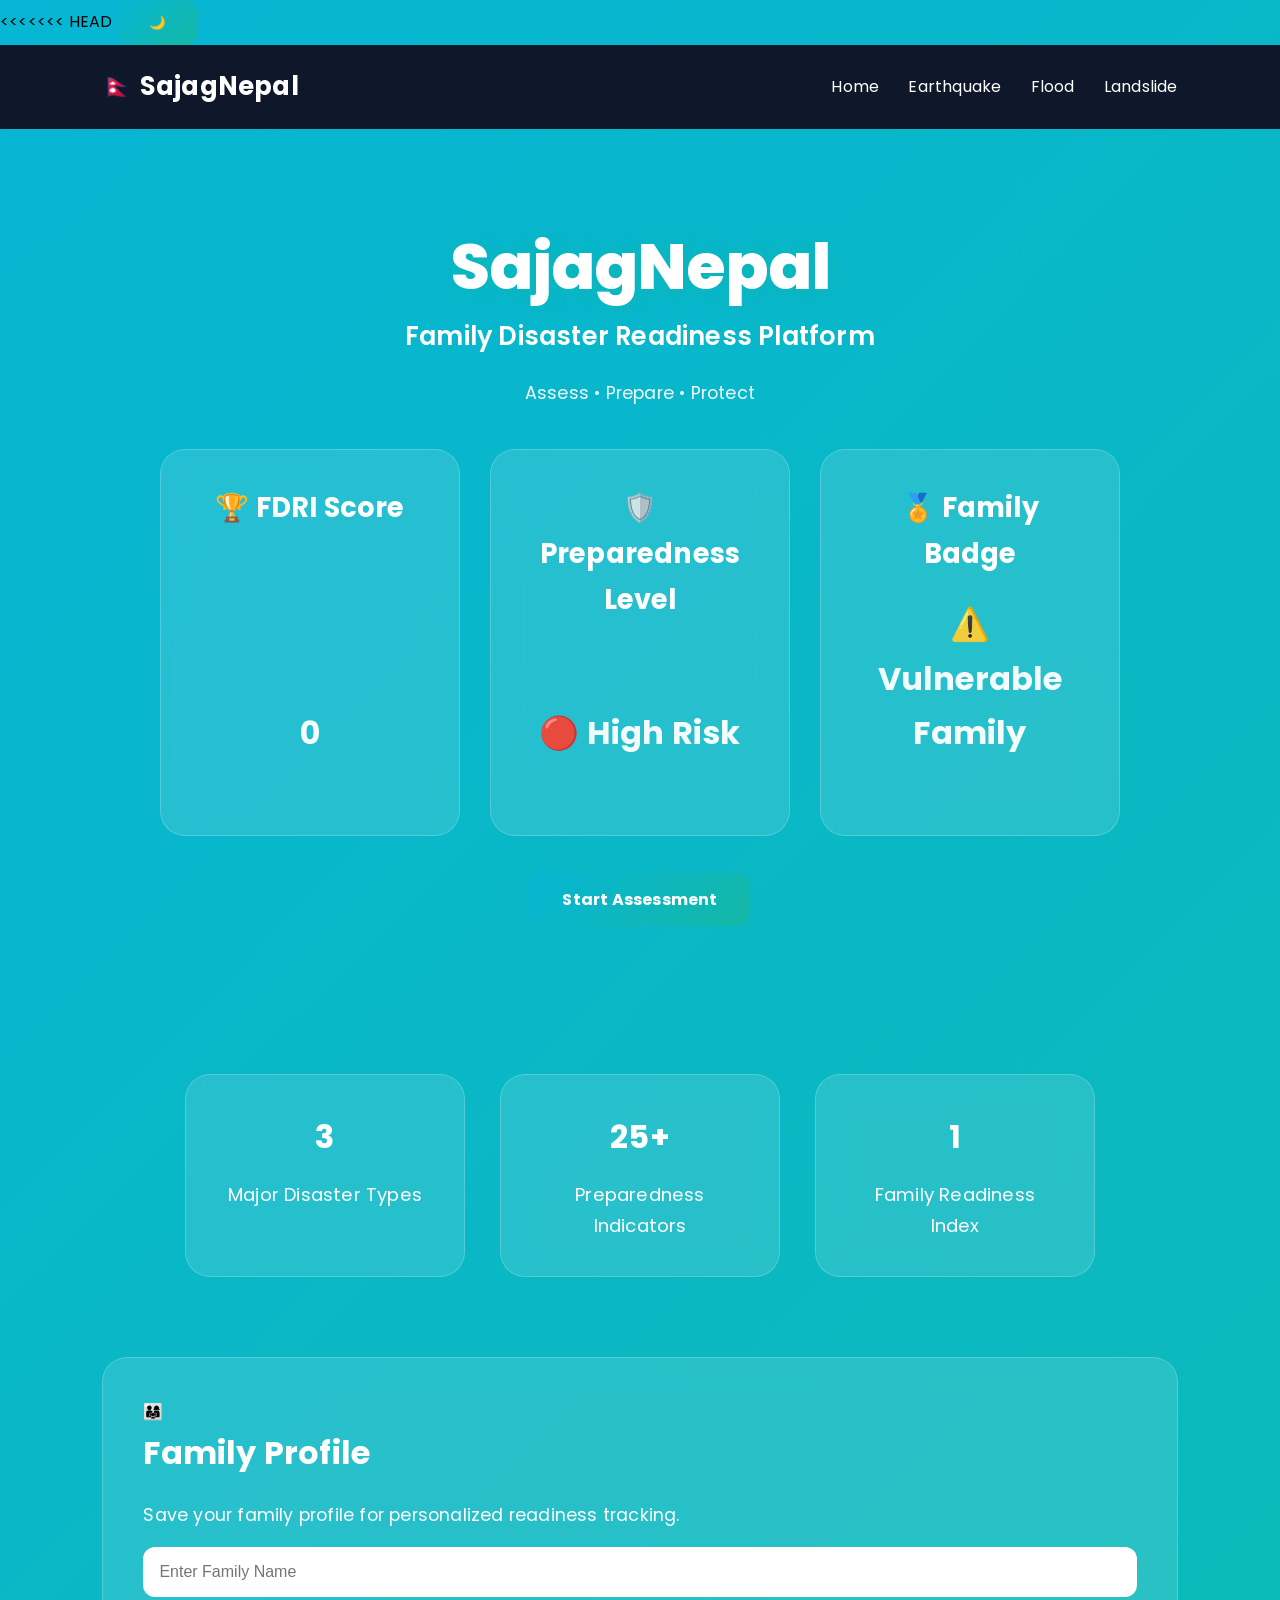
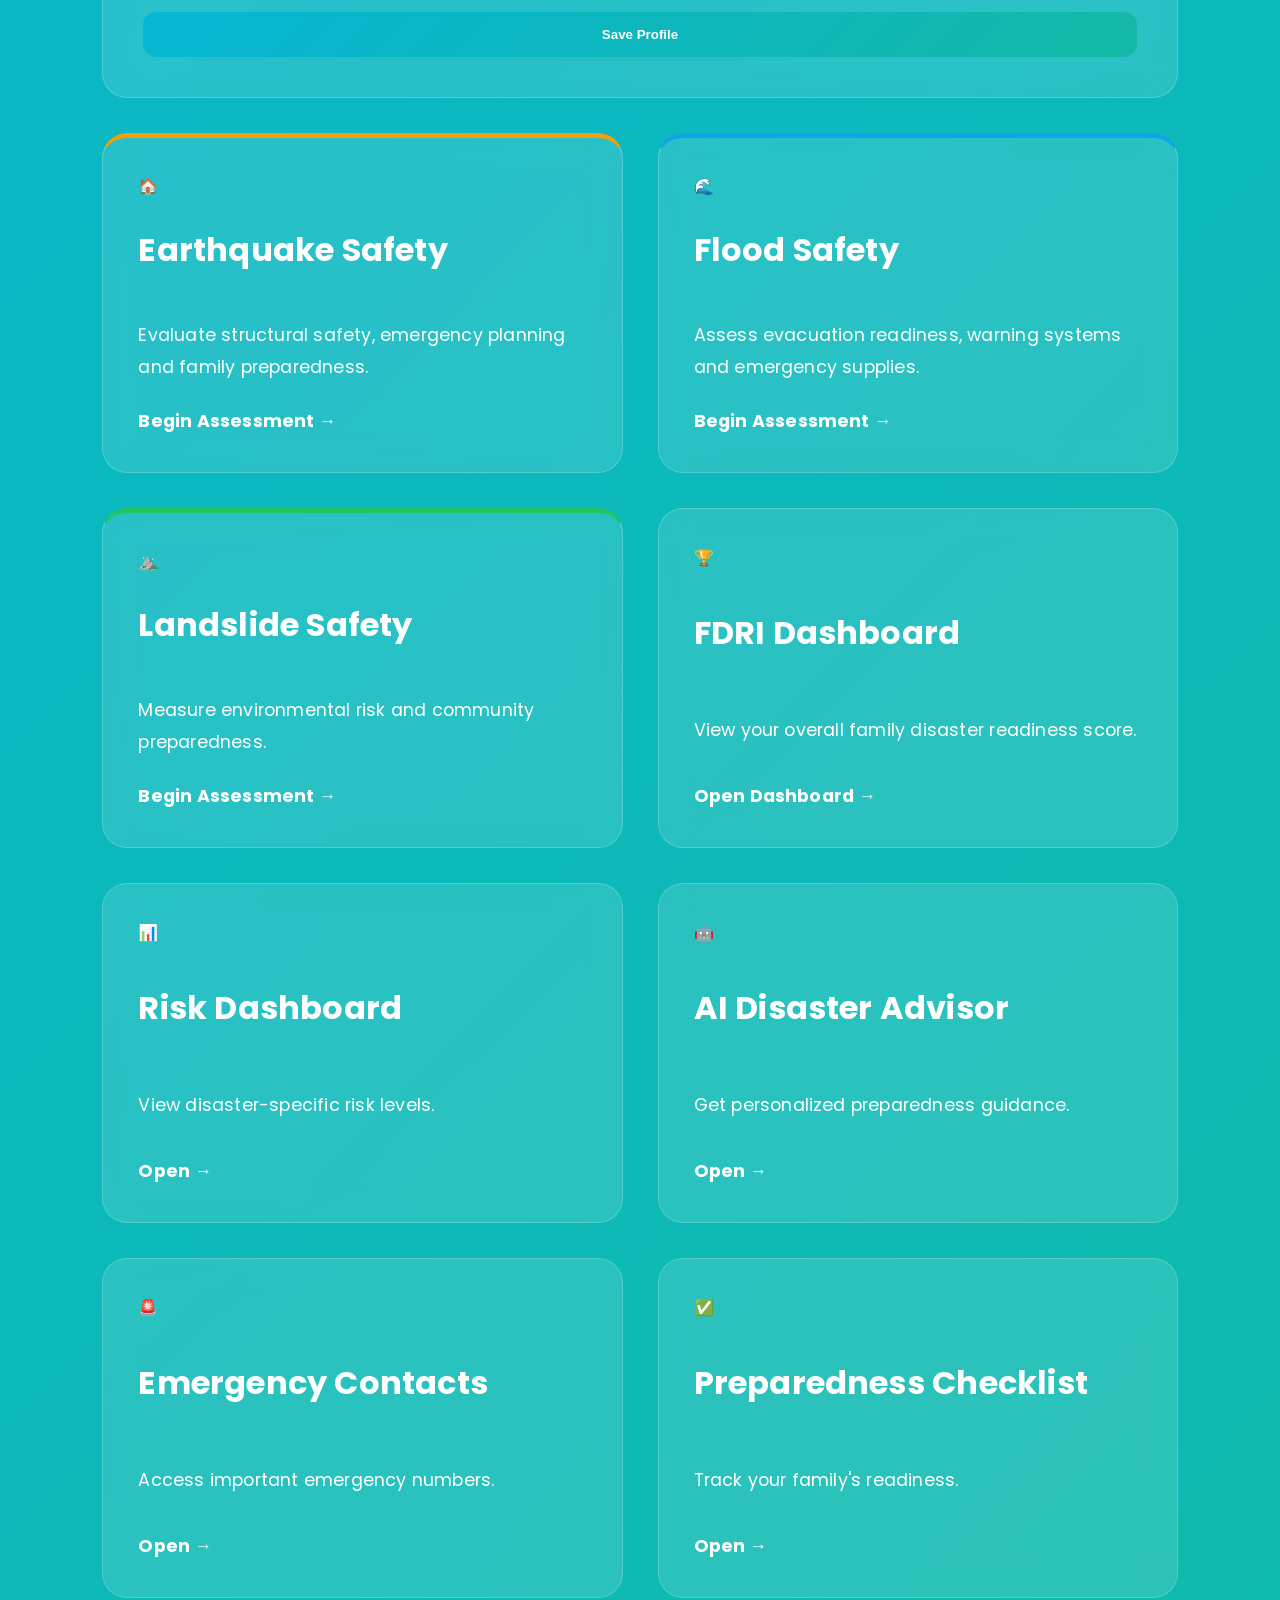
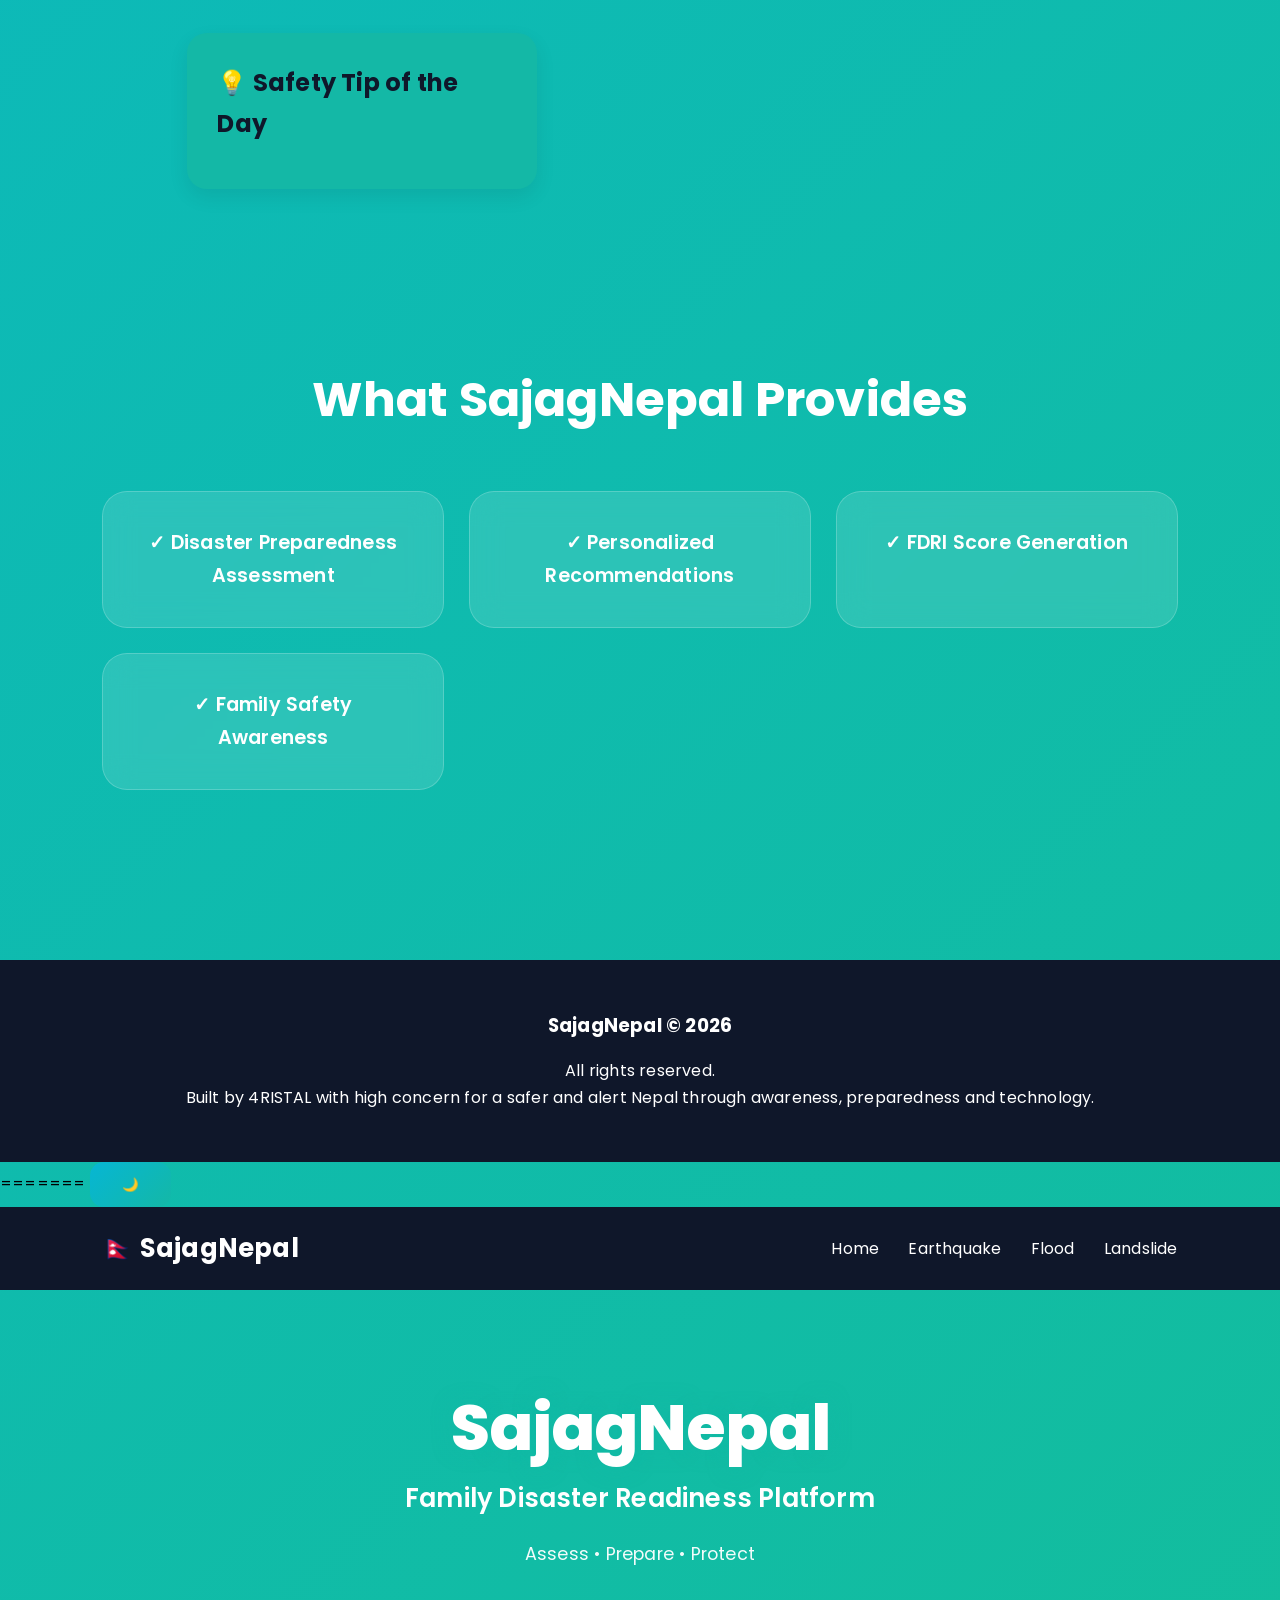
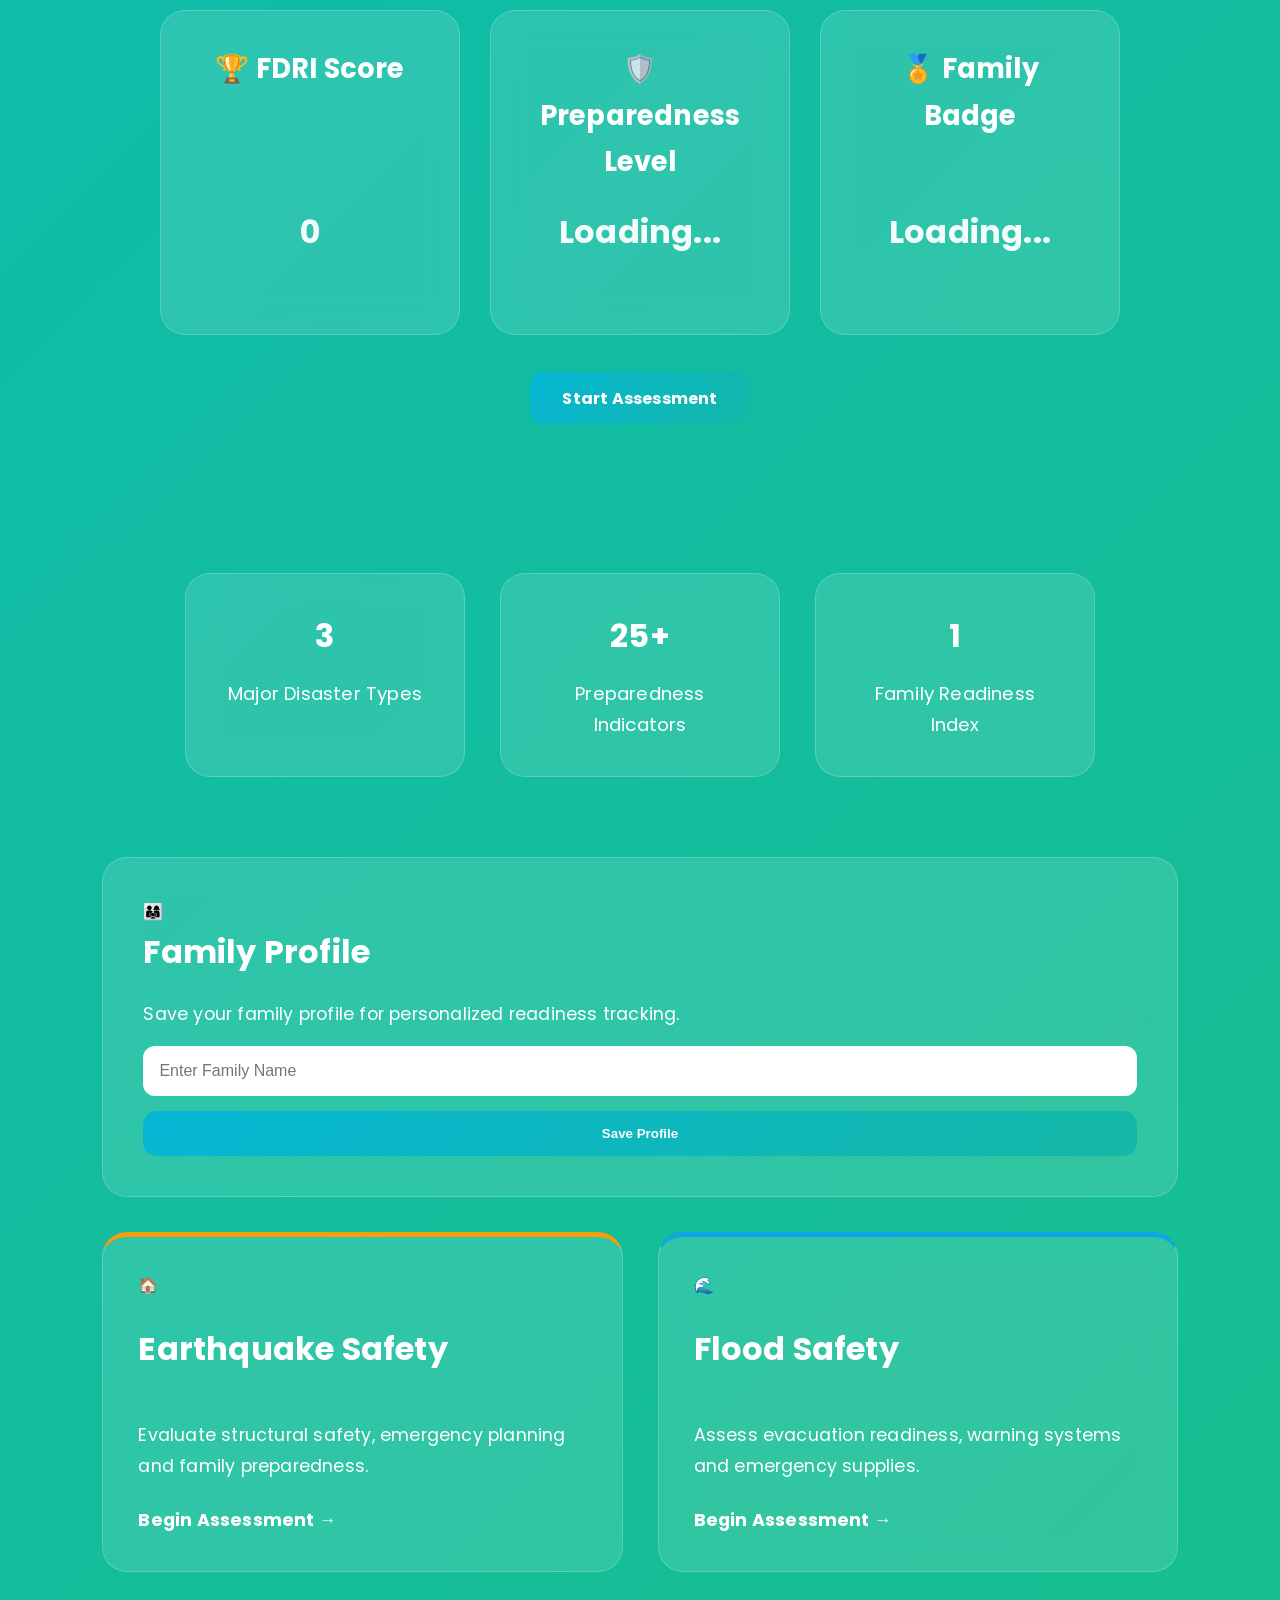
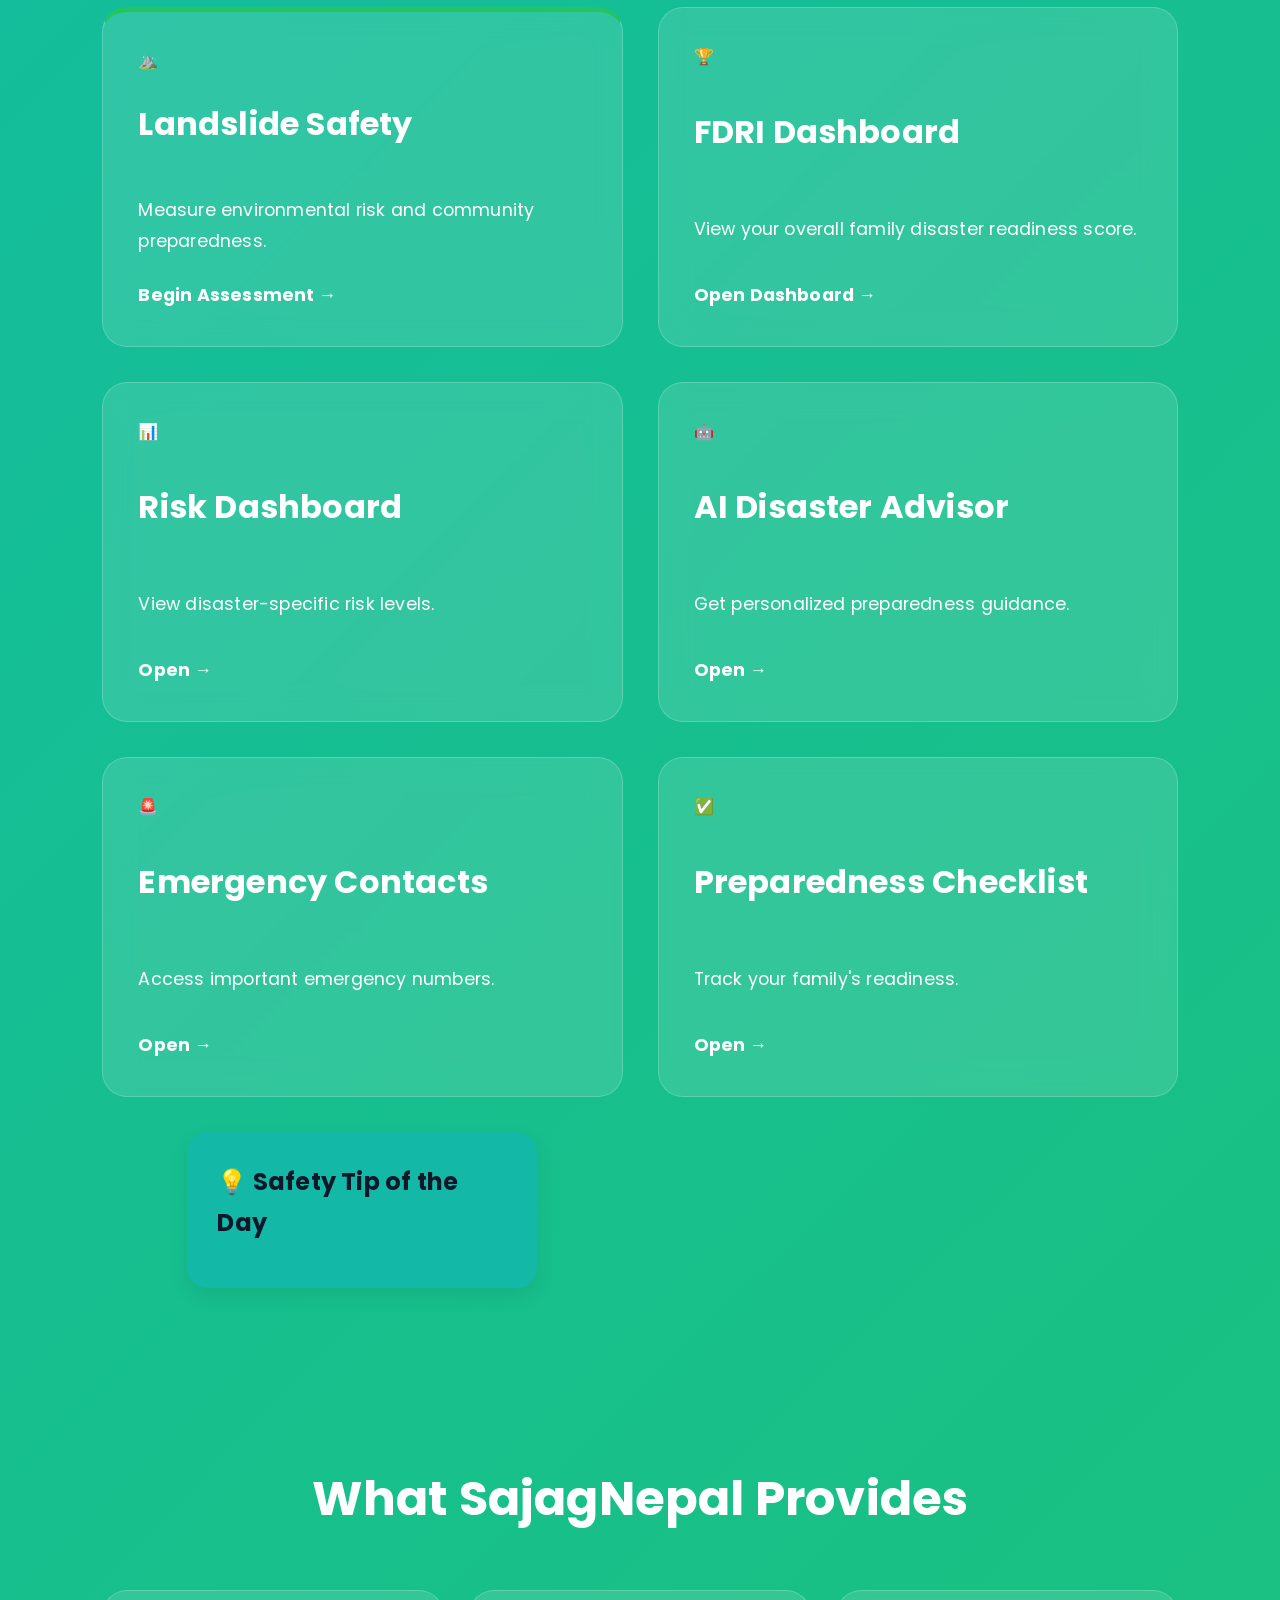
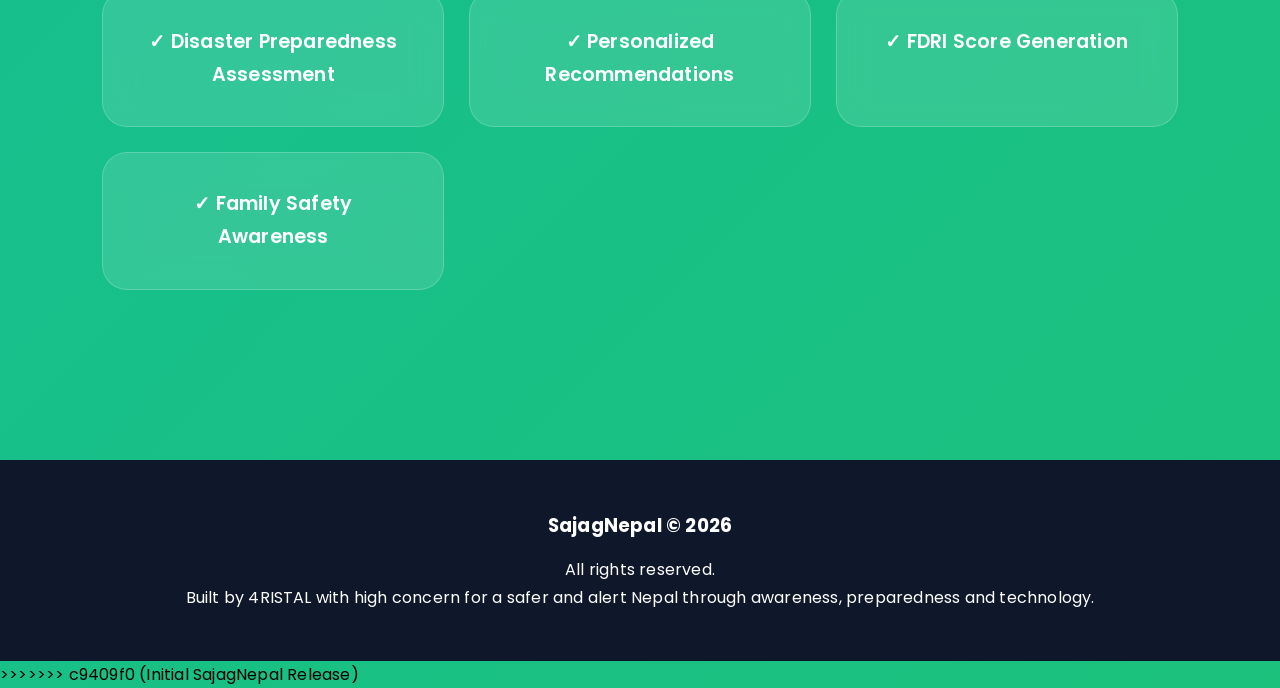
==== index.html @ 8d6807a6 "Resolve merge conflict" ====
<<<<<<< HEAD
<!DOCTYPE html>
<html lang="en">
<head>
    <meta charset="UTF-8">
    <meta name="viewport" content="width=device-width, initial-scale=1.0">

    <title>SajagNepal | Family Disaster Readiness Platform</title>

    <link rel="stylesheet" href="style.css">

    <link rel="preconnect" href="https://fonts.googleapis.com">
    <link rel="preconnect" href="https://fonts.gstatic.com" crossorigin>

    <link href="https://fonts.googleapis.com/css2?family=Poppins:wght@300;400;500;600;700;800&display=swap" rel="stylesheet">
</head>
<body>

              <div class="floating-icons">

                      <span>🛡️</span>
                      <span>🌊</span>
                      <span>⛰️</span>
                      <span>🏠</span>
                      <span>🚨</span>

                </div>

    <!-- NAVBAR -->

    <button id="themeToggle">
               🌙
                </button>
                
    <header class="navbar">

        <div class="logo">
            🇳🇵 SajagNepal
        </div>

        <nav>
            <a href="index.html">Home</a>
            <a href="earthquake.html">Earthquake</a>
            <a href="flood.html">Flood</a>
            <a href="landslide.html">Landslide</a>
        </nav>

    </header>


    <!-- HERO -->
<section class="hero">

<div class="hero-content">

<h1>SajagNepal</h1>

<h2>
Family Disaster Readiness Platform
</h2>

<h3 id="welcomeMessage"></h3>

<p>
Assess • Prepare • Protect
</p>

<h3 id="welcomeMessage"></h3>

<div class="hero-dashboard">

<div class="dashboard-box">

<h3>🏆 FDRI Score</h3>

<p id="homeFdriScore">0</p>

</div>

<div class="dashboard-box">

<h3>🛡️ Preparedness Level</h3>

<p id="homeFdriCategory">Loading...</p>

</div>

<div class="dashboard-box">

<h3>🏅 Family Badge</h3>

<p id="familyBadge">Loading...</p>

</div>

</div>

<a href="#assessmentSection" class="hero-btn">
Start Assessment
</a>

</div>

</section>


    <!-- STATS -->

    <section class="stats">

        <div class="stat-card">
            <h2>3</h2>
            <p>Major Disaster Types</p>
        </div>

        <div class="stat-card">
            <h2>25+</h2>
            <p>Preparedness Indicators</p>
        </div>

        <div class="stat-card">
            <h2>1</h2>
            <p>Family Readiness Index</p>
        </div>

    </section>


    <!-- DISASTER CARDS -->

    <section class="cards" id="assessmentSection">



        <div class="card earthquake-card">

            <div class="emoji">🏠</div>

            <h2>Earthquake Safety</h2>

            <p>
                Evaluate structural safety, emergency planning
                and family preparedness.
            </p>

            <a href="earthquake.html">
                Begin Assessment →
            </a>

        </div>


        <div class="card flood-card">

            <div class="emoji">🌊</div>

            <h2>Flood Safety</h2>

            <p>
                Assess evacuation readiness, warning systems
                and emergency supplies.
            </p>

            <a href="flood.html">
                Begin Assessment →
            </a>

        </div>


        <div class="card landslide-card">

            <div class="emoji">⛰️</div>

            <h2>Landslide Safety</h2>

            <p>
                Measure environmental risk and community
                preparedness.
            </p>

            <a href="landslide.html">
                Begin Assessment →
            </a>

        </div>

            <div class="card">

         <div class="emoji">🏆</div>

         <h2>FDRI Dashboard</h2>

         <p>View your overall family disaster readiness score.</p>

         <a href="fdri.html">Open Dashboard →</a>

        </div>

        <div class="card">

              <div class="emoji">📊</div>

                   <h2>Risk Dashboard</h2>

              <p>
                    View disaster-specific risk levels.
              </p>

                    <a href="risk.html">
                                Open →
                    </a>

                </div>
             


        <div class="card">

       <div class="emoji">🤖</div>

       <h2>AI Disaster Advisor</h2>
       <p>Get personalized preparedness guidance.</p>

       <a href="advisor.html">Open →</a>

       </div>


       <div class="card">

       <div class="emoji">🚨</div>

        <h2>Emergency Contacts</h2>
        <p>Access important emergency numbers.</p>

        <a href="emergency.html">Open →</a>

        </div>

        <div class="card">

        <div class="emoji">✅</div>

        <h2>Preparedness Checklist</h2>
        <p>Track your family's readiness.</p>

        <a href="checklist.html">Open →</a>

        </div>

        <div class="card profile-card">

    <div class="emoji">👨‍👩‍👧</div>

    <h2>Family Profile</h2>

    <p>
        Save your family profile for personalized readiness tracking.
    </p>

    <input
    type="text"
    id="familyNameInput"
    placeholder="Enter Family Name">

    <button onclick="saveFamilyName()">
        Save Profile
    </button>

</div>

        <div class="tip-card"> 

        <h2>💡 Safety Tip of the Day</h2>

        <p id="tip"></p>

        </div>
    </section>     

      
                


    <!-- FEATURES -->

    <section class="features">

        <h2>What SajagNepal Provides</h2>

        <div class="feature-grid">

            <div class="feature-box">
                ✓ Disaster Preparedness Assessment
            </div>

            <div class="feature-box">
                ✓ Personalized Recommendations
            </div>

            <div class="feature-box">
                ✓ FDRI Score Generation
            </div>

            <div class="feature-box">
                ✓ Family Safety Awareness
            </div>

        </div>

    </section>


    <!-- FOOTER -->

    <footer>

        <h3> SajagNepal © 2026</h3>

        <p> 
            All rights reserved.
        </p>

        <p>
            Built by 4RISTAL with high concern for a safer and alert Nepal through awareness,
            preparedness and technology.
        </p>

    </footer>
     <script src="script.js"></script>

=======
<!DOCTYPE html>
<html lang="en">
<head>
    <meta charset="UTF-8">
    <meta name="viewport" content="width=device-width, initial-scale=1.0">

    <title>SajagNepal | Family Disaster Readiness Platform</title>

    <link rel="stylesheet" href="style.css">

    <link rel="preconnect" href="https://fonts.googleapis.com">
    <link rel="preconnect" href="https://fonts.gstatic.com" crossorigin>

    <link href="https://fonts.googleapis.com/css2?family=Poppins:wght@300;400;500;600;700;800&display=swap" rel="stylesheet">
</head>
<body>

              <div class="floating-icons">

                      <span>🛡️</span>
                      <span>🌊</span>
                      <span>⛰️</span>
                      <span>🏠</span>
                      <span>🚨</span>

                </div>

    <!-- NAVBAR -->

    <button id="themeToggle">
               🌙
                </button>
                
    <header class="navbar">

        <div class="logo">
            🇳🇵 SajagNepal
        </div>

        <nav>
            <a href="index.html">Home</a>
            <a href="earthquake.html">Earthquake</a>
            <a href="flood.html">Flood</a>
            <a href="landslide.html">Landslide</a>
        </nav>

    </header>


    <!-- HERO -->
<section class="hero">

<div class="hero-content">

<h1>SajagNepal</h1>

<h2>
Family Disaster Readiness Platform
</h2>

<h3 id="welcomeMessage"></h3>

<p>
Assess • Prepare • Protect
</p>

<h3 id="welcomeMessage"></h3>

<div class="hero-dashboard">

<div class="dashboard-box">

<h3>🏆 FDRI Score</h3>

<p id="homeFdriScore">0</p>

</div>

<div class="dashboard-box">

<h3>🛡️ Preparedness Level</h3>

<p id="homeFdriCategory">Loading...</p>

</div>

<div class="dashboard-box">

<h3>🏅 Family Badge</h3>

<p id="familyBadge">Loading...</p>

</div>

</div>

<a href="#assessmentSection" class="hero-btn">
Start Assessment
</a>

</div>

</section>


    <!-- STATS -->

    <section class="stats">

        <div class="stat-card">
            <h2>3</h2>
            <p>Major Disaster Types</p>
        </div>

        <div class="stat-card">
            <h2>25+</h2>
            <p>Preparedness Indicators</p>
        </div>

        <div class="stat-card">
            <h2>1</h2>
            <p>Family Readiness Index</p>
        </div>

    </section>


    <!-- DISASTER CARDS -->

    <section class="cards" id="assessmentSection">



        <div class="card earthquake-card">

            <div class="emoji">🏠</div>

            <h2>Earthquake Safety</h2>

            <p>
                Evaluate structural safety, emergency planning
                and family preparedness.
            </p>

            <a href="earthquake.html">
                Begin Assessment →
            </a>

        </div>


        <div class="card flood-card">

            <div class="emoji">🌊</div>

            <h2>Flood Safety</h2>

            <p>
                Assess evacuation readiness, warning systems
                and emergency supplies.
            </p>

            <a href="flood.html">
                Begin Assessment →
            </a>

        </div>


        <div class="card landslide-card">

            <div class="emoji">⛰️</div>

            <h2>Landslide Safety</h2>

            <p>
                Measure environmental risk and community
                preparedness.
            </p>

            <a href="landslide.html">
                Begin Assessment →
            </a>

        </div>

            <div class="card">

         <div class="emoji">🏆</div>

         <h2>FDRI Dashboard</h2>

         <p>View your overall family disaster readiness score.</p>

         <a href="fdri.html">Open Dashboard →</a>

        </div>

        <div class="card">

              <div class="emoji">📊</div>

                   <h2>Risk Dashboard</h2>

              <p>
                    View disaster-specific risk levels.
              </p>

                    <a href="risk.html">
                                Open →
                    </a>

                </div>
             


        <div class="card">

       <div class="emoji">🤖</div>

       <h2>AI Disaster Advisor</h2>
       <p>Get personalized preparedness guidance.</p>

       <a href="advisor.html">Open →</a>

       </div>


       <div class="card">

       <div class="emoji">🚨</div>

        <h2>Emergency Contacts</h2>
        <p>Access important emergency numbers.</p>

        <a href="emergency.html">Open →</a>

        </div>

        <div class="card">

        <div class="emoji">✅</div>

        <h2>Preparedness Checklist</h2>
        <p>Track your family's readiness.</p>

        <a href="checklist.html">Open →</a>

        </div>

        <div class="card profile-card">

    <div class="emoji">👨‍👩‍👧</div>

    <h2>Family Profile</h2>

    <p>
        Save your family profile for personalized readiness tracking.
    </p>

    <input
    type="text"
    id="familyNameInput"
    placeholder="Enter Family Name">

    <button onclick="saveFamilyName()">
        Save Profile
    </button>

</div>

        <div class="tip-card"> 

        <h2>💡 Safety Tip of the Day</h2>

        <p id="tip"></p>

        </div>
    </section>     

      
                


    <!-- FEATURES -->

    <section class="features">

        <h2>What SajagNepal Provides</h2>

        <div class="feature-grid">

            <div class="feature-box">
                ✓ Disaster Preparedness Assessment
            </div>

            <div class="feature-box">
                ✓ Personalized Recommendations
            </div>

            <div class="feature-box">
                ✓ FDRI Score Generation
            </div>

            <div class="feature-box">
                ✓ Family Safety Awareness
            </div>

        </div>

    </section>


    <!-- FOOTER -->

    <footer>

        <h3> SajagNepal © 2026</h3>

        <p> 
            All rights reserved.
        </p>

        <p>
            Built by 4RISTAL with high concern for a safer and alert Nepal through awareness,
            preparedness and technology.
        </p>

    </footer>
     <script src="script.js"></script>

>>>>>>> c9409f0 (Initial SajagNepal Release)
</body>
---- style.css ----
*{
    margin:0;
    padding:0;
    box-sizing:border-box;
}
body{

font-family:'Poppins',sans-serif;

letter-spacing:0.2px;

line-height:1.7;


background:
linear-gradient(
-45deg,
#0ea5e9,
#14b8a6,
#22c55e,
#06b6d4
);

background-size:
400% 400%;

animation:
gradientBG 15s ease infinite;

}

h1{

font-weight:800;

letter-spacing:-1px;

}

.hero h1{

text-shadow:
0 0 20px rgba(20,184,166,.5);

}



@keyframes gradientMove{

0%{
background-position:0% 50%;
}

50%{
background-position:100% 50%;
}

100%{
background-position:0% 50%;
}

}

@keyframes float{

0%{

transform:
translateY(100vh);

}

100%{

transform:
translateY(-150px);

}

}

@keyframes gradientBG{

0%{

background-position:0% 50%;

}

50%{

background-position:100% 50%;

}

100%{

background-position:0% 50%;

}

}

.dark-mode{

background:#0f172a;

color:white;

}

.dark-mode .card,
.dark-mode .main-card,
.dark-mode .summary-card,
.dark-mode .recommendation-card{

background:#1e293b;

color:white;

}

.floating-icons{

position:fixed;

width:100%;

height:100%;

pointer-events:none;

overflow:hidden;

z-index:-1;

}

.floating-icons span{

position:absolute;

font-size:40px;

opacity:0.08;

animation:
float 20s linear infinite;

}

.floating-icons span:nth-child(1){

left:10%;
animation-duration:22s;

}

.floating-icons span:nth-child(2){

left:30%;
animation-duration:18s;

}

.floating-icons span:nth-child(3){

left:50%;
animation-duration:25s;

}

.floating-icons span:nth-child(4){

left:70%;
animation-duration:20s;

}

.floating-icons span:nth-child(5){

left:90%;
animation-duration:24s;

}

/* NAVBAR */

.navbar{
    display:flex;
    justify-content:space-between;
    align-items:center;

    padding:20px 8%;

    background:#0F172A;
}

.logo{
    color:white;
    font-size:1.6rem;
    font-weight:700;
}

.navbar nav a{
    color:white;
    text-decoration:none;
    margin-left:25px;
    transition:0.3s;
}

.navbar nav a:hover{
    color:#14B8A6;
}

/* HERO */
.hero{

padding:100px 20px;

text-align:center;

color:white;

background:transparent;

}

.hero h1{

font-size:4rem;

font-weight:800;

margin-bottom:15px;

line-height:1.2;

}

.hero h2{

font-size:1.8rem;

margin-bottom:20px;

font-weight:600;

}

.hero p{

font-size:1.15rem;

max-width:800px;

margin:auto;

margin-bottom:40px;

opacity:0.95;

}


.hero-btn,
.action-btn,
button{

background:
linear-gradient(
135deg,
#06b6d4,
#14b8a6
);

color:white !important;

font-weight:700;

padding:15px 32px;

border:none;

border-radius:14px;

cursor:pointer;

transition:0.3s;

text-decoration:none;

}

.hero-btn:hover,
.action-btn:hover,
button:hover{

transform:translateY(-4px);

box-shadow:
0 10px 25px rgba(20,184,166,.4);

}



/* STATS */


.stats{

display:flex;

justify-content:center;

gap:35px;

padding:60px 8%;

flex-wrap:wrap;

background:transparent;

}

.stat-card{

width:280px;

padding:35px;

border-radius:25px;

background:rgba(255,255,255,0.12);

backdrop-filter:blur(15px);

border:1px solid rgba(255,255,255,0.2);

color:white;

text-align:center;

transition:0.4s;

}

.stat-card:hover{

transform:translateY(-10px);

}

.stat-card h2{

font-size:3rem;

color:white;

margin-bottom:15px;

}

.stat-card p{

font-size:1.15rem;

color:white;

}


/* CARDS */

.cards{

display:grid;

grid-template-columns:
repeat(auto-fit,minmax(350px,1fr));

gap:35px;

padding:20px 8% 80px;

}

.card{

min-height:340px;

padding:35px;

border-radius:25px;

background:rgba(255,255,255,0.12);

backdrop-filter:blur(15px);

-webkit-backdrop-filter:blur(15px);

border:1px solid rgba(255,255,255,0.2);

color:white;

display:flex;

flex-direction:column;

justify-content:space-between;

transition:0.4s;

}

.card:hover{

transform:translateY(-12px);

box-shadow:0 20px 50px rgba(0,0,0,.2);

}

.card h2{

font-size:2rem;

margin-bottom:20px;

color:white;

}

.card p{

font-size:1.1rem;

line-height:1.8;

color:white;

}

.card a{

color:white;

font-weight:700;

text-decoration:none;

font-size:1.1rem;

}



/* FEATURES */

.features{

padding:90px 8%;

background:transparent;

color:white;

text-align:center;

}

.features h2{

font-size:3rem;

margin-bottom:50px;

}

.feature-grid{

display:grid;

grid-template-columns:
repeat(auto-fit,minmax(280px,1fr));

gap:25px;

}

.feature-box{

padding:35px;

border-radius:25px;

background:rgba(255,255,255,0.12);

backdrop-filter:blur(15px);

border:1px solid rgba(255,255,255,0.2);

color:white;

font-size:1.2rem;

font-weight:600;

transition:0.4s;

}

.feature-box:hover{

transform:translateY(-8px);

}


/* FOOTER */

footer{

background:#0F172A;

color:white;

padding:50px 20px;

text-align:center;

margin-top:80px;

}


footer h3{
    margin-bottom:15px;
}


.stat-card:hover{
transform:translateY(-8px);
}

.stat-card h2{
color:white;
font-size:2rem;
}


.profile-card{

    order:-1;

grid-column:1/-1;

padding:40px;

min-height:300px;

background:rgba(255,255,255,0.12);

backdrop-filter:blur(15px);

border:1px solid rgba(255,255,255,0.2);

border-radius:25px;

color:white;

}

.profile-card input{

width:100%;

padding:16px;

border:none;

border-radius:12px;

font-size:1rem;

margin-top:15px;

}

.profile-card button{

margin-top:15px;

width:100%;

}


.tip-card{

background:#14B8A6;

padding:30px;

border-radius:20px;

box-shadow:0 8px 20px rgba(0,0,0,0.08);

width:350px;

margin:auto;

color:#0f172a;

}

.tip-card p{

font-size:1.1rem;

line-height:1.7;

margin-top:15px;
color:#0f172a;

}


@keyframes fadeUp{

from{

opacity:0;

transform:translateY(30px);

}

to{

opacity:1;

transform:translateY(0);

}

}

html{
scroll-behavior:smooth;
}

#assessments{
scroll-margin-top:120px;
}


.card:hover{

transform:
translateY(-10px);

transition:0.3s;

}

.hero h1{

font-size:4rem;

font-weight:800;

margin-bottom:10px;

}

.hero h2{

font-size:1.6rem;

margin-bottom:20px;

}

.hero p{

font-size:1.1rem;

margin-bottom:40px;

}

.hero-dashboard{

display:flex;

justify-content:center;

gap:30px;

flex-wrap:wrap;

margin-top:40px;

margin-bottom:50px;

}

.dashboard-box{

width:300px;

min-height:240px;

padding:35px;

border-radius:25px;

background:rgba(255,255,255,0.12);

backdrop-filter:blur(15px);

-webkit-backdrop-filter:blur(15px);

border:1px solid rgba(255,255,255,0.2);

color:white;

display:flex;

flex-direction:column;

justify-content:center;

align-items:center;

text-align:center;

transition:0.4s;

}

.dashboard-box:hover{

transform:translateY(-10px);

box-shadow:0 20px 40px rgba(0,0,0,.2);

}

.dashboard-box h3{

font-size:1.7rem;

margin-bottom:20px;

}

.dashboard-box p{

font-size:2rem;

font-weight:700;

color:white;

}



.card:hover{

transform:
translateY(-12px);

box-shadow:
0 20px 50px rgba(0,0,0,.2);

}

.earthquake-card{

border-top:
5px solid #f59e0b;

}

.flood-card{

border-top:
5px solid #0ea5e9;

}

.landslide-card{

border-top:
5px solid #22c55e;

}
---- style.css ----
*{
    margin:0;
    padding:0;
    box-sizing:border-box;
}
body{

font-family:'Poppins',sans-serif;

letter-spacing:0.2px;

line-height:1.7;


background:
linear-gradient(
-45deg,
#0ea5e9,
#14b8a6,
#22c55e,
#06b6d4
);

background-size:
400% 400%;

animation:
gradientBG 15s ease infinite;

}

h1{

font-weight:800;

letter-spacing:-1px;

}

.hero h1{

text-shadow:
0 0 20px rgba(20,184,166,.5);

}



@keyframes gradientMove{

0%{
background-position:0% 50%;
}

50%{
background-position:100% 50%;
}

100%{
background-position:0% 50%;
}

}

@keyframes float{

0%{

transform:
translateY(100vh);

}

100%{

transform:
translateY(-150px);

}

}

@keyframes gradientBG{

0%{

background-position:0% 50%;

}

50%{

background-position:100% 50%;

}

100%{

background-position:0% 50%;

}

}

.dark-mode{

background:#0f172a;

color:white;

}

.dark-mode .card,
.dark-mode .main-card,
.dark-mode .summary-card,
.dark-mode .recommendation-card{

background:#1e293b;

color:white;

}

.floating-icons{

position:fixed;

width:100%;

height:100%;

pointer-events:none;

overflow:hidden;

z-index:-1;

}

.floating-icons span{

position:absolute;

font-size:40px;

opacity:0.08;

animation:
float 20s linear infinite;

}

.floating-icons span:nth-child(1){

left:10%;
animation-duration:22s;

}

.floating-icons span:nth-child(2){

left:30%;
animation-duration:18s;

}

.floating-icons span:nth-child(3){

left:50%;
animation-duration:25s;

}

.floating-icons span:nth-child(4){

left:70%;
animation-duration:20s;

}

.floating-icons span:nth-child(5){

left:90%;
animation-duration:24s;

}

/* NAVBAR */

.navbar{
    display:flex;
    justify-content:space-between;
    align-items:center;

    padding:20px 8%;

    background:#0F172A;
}

.logo{
    color:white;
    font-size:1.6rem;
    font-weight:700;
}

.navbar nav a{
    color:white;
    text-decoration:none;
    margin-left:25px;
    transition:0.3s;
}

.navbar nav a:hover{
    color:#14B8A6;
}

/* HERO */
.hero{

padding:100px 20px;

text-align:center;

color:white;

background:transparent;

}

.hero h1{

font-size:4rem;

font-weight:800;

margin-bottom:15px;

line-height:1.2;

}

.hero h2{

font-size:1.8rem;

margin-bottom:20px;

font-weight:600;

}

.hero p{

font-size:1.15rem;

max-width:800px;

margin:auto;

margin-bottom:40px;

opacity:0.95;

}


.hero-btn,
.action-btn,
button{

background:
linear-gradient(
135deg,
#06b6d4,
#14b8a6
);

color:white !important;

font-weight:700;

padding:15px 32px;

border:none;

border-radius:14px;

cursor:pointer;

transition:0.3s;

text-decoration:none;

}

.hero-btn:hover,
.action-btn:hover,
button:hover{

transform:translateY(-4px);

box-shadow:
0 10px 25px rgba(20,184,166,.4);

}



/* STATS */


.stats{

display:flex;

justify-content:center;

gap:35px;

padding:60px 8%;

flex-wrap:wrap;

background:transparent;

}

.stat-card{

width:280px;

padding:35px;

border-radius:25px;

background:rgba(255,255,255,0.12);

backdrop-filter:blur(15px);

border:1px solid rgba(255,255,255,0.2);

color:white;

text-align:center;

transition:0.4s;

}

.stat-card:hover{

transform:translateY(-10px);

}

.stat-card h2{

font-size:3rem;

color:white;

margin-bottom:15px;

}

.stat-card p{

font-size:1.15rem;

color:white;

}


/* CARDS */

.cards{

display:grid;

grid-template-columns:
repeat(auto-fit,minmax(350px,1fr));

gap:35px;

padding:20px 8% 80px;

}

.card{

min-height:340px;

padding:35px;

border-radius:25px;

background:rgba(255,255,255,0.12);

backdrop-filter:blur(15px);

-webkit-backdrop-filter:blur(15px);

border:1px solid rgba(255,255,255,0.2);

color:white;

display:flex;

flex-direction:column;

justify-content:space-between;

transition:0.4s;

}

.card:hover{

transform:translateY(-12px);

box-shadow:0 20px 50px rgba(0,0,0,.2);

}

.card h2{

font-size:2rem;

margin-bottom:20px;

color:white;

}

.card p{

font-size:1.1rem;

line-height:1.8;

color:white;

}

.card a{

color:white;

font-weight:700;

text-decoration:none;

font-size:1.1rem;

}



/* FEATURES */

.features{

padding:90px 8%;

background:transparent;

color:white;

text-align:center;

}

.features h2{

font-size:3rem;

margin-bottom:50px;

}

.feature-grid{

display:grid;

grid-template-columns:
repeat(auto-fit,minmax(280px,1fr));

gap:25px;

}

.feature-box{

padding:35px;

border-radius:25px;

background:rgba(255,255,255,0.12);

backdrop-filter:blur(15px);

border:1px solid rgba(255,255,255,0.2);

color:white;

font-size:1.2rem;

font-weight:600;

transition:0.4s;

}

.feature-box:hover{

transform:translateY(-8px);

}


/* FOOTER */

footer{

background:#0F172A;

color:white;

padding:50px 20px;

text-align:center;

margin-top:80px;

}


footer h3{
    margin-bottom:15px;
}


.stat-card:hover{
transform:translateY(-8px);
}

.stat-card h2{
color:white;
font-size:2rem;
}


.profile-card{

    order:-1;

grid-column:1/-1;

padding:40px;

min-height:300px;

background:rgba(255,255,255,0.12);

backdrop-filter:blur(15px);

border:1px solid rgba(255,255,255,0.2);

border-radius:25px;

color:white;

}

.profile-card input{

width:100%;

padding:16px;

border:none;

border-radius:12px;

font-size:1rem;

margin-top:15px;

}

.profile-card button{

margin-top:15px;

width:100%;

}


.tip-card{

background:#14B8A6;

padding:30px;

border-radius:20px;

box-shadow:0 8px 20px rgba(0,0,0,0.08);

width:350px;

margin:auto;

color:#0f172a;

}

.tip-card p{

font-size:1.1rem;

line-height:1.7;

margin-top:15px;
color:#0f172a;

}


@keyframes fadeUp{

from{

opacity:0;

transform:translateY(30px);

}

to{

opacity:1;

transform:translateY(0);

}

}

html{
scroll-behavior:smooth;
}

#assessments{
scroll-margin-top:120px;
}


.card:hover{

transform:
translateY(-10px);

transition:0.3s;

}

.hero h1{

font-size:4rem;

font-weight:800;

margin-bottom:10px;

}

.hero h2{

font-size:1.6rem;

margin-bottom:20px;

}

.hero p{

font-size:1.1rem;

margin-bottom:40px;

}

.hero-dashboard{

display:flex;

justify-content:center;

gap:30px;

flex-wrap:wrap;

margin-top:40px;

margin-bottom:50px;

}

.dashboard-box{

width:300px;

min-height:240px;

padding:35px;

border-radius:25px;

background:rgba(255,255,255,0.12);

backdrop-filter:blur(15px);

-webkit-backdrop-filter:blur(15px);

border:1px solid rgba(255,255,255,0.2);

color:white;

display:flex;

flex-direction:column;

justify-content:center;

align-items:center;

text-align:center;

transition:0.4s;

}

.dashboard-box:hover{

transform:translateY(-10px);

box-shadow:0 20px 40px rgba(0,0,0,.2);

}

.dashboard-box h3{

font-size:1.7rem;

margin-bottom:20px;

}

.dashboard-box p{

font-size:2rem;

font-weight:700;

color:white;

}



.card:hover{

transform:
translateY(-12px);

box-shadow:
0 20px 50px rgba(0,0,0,.2);

}

.earthquake-card{

border-top:
5px solid #f59e0b;

}

.flood-card{

border-top:
5px solid #0ea5e9;

}

.landslide-card{

border-top:
5px solid #22c55e;

}
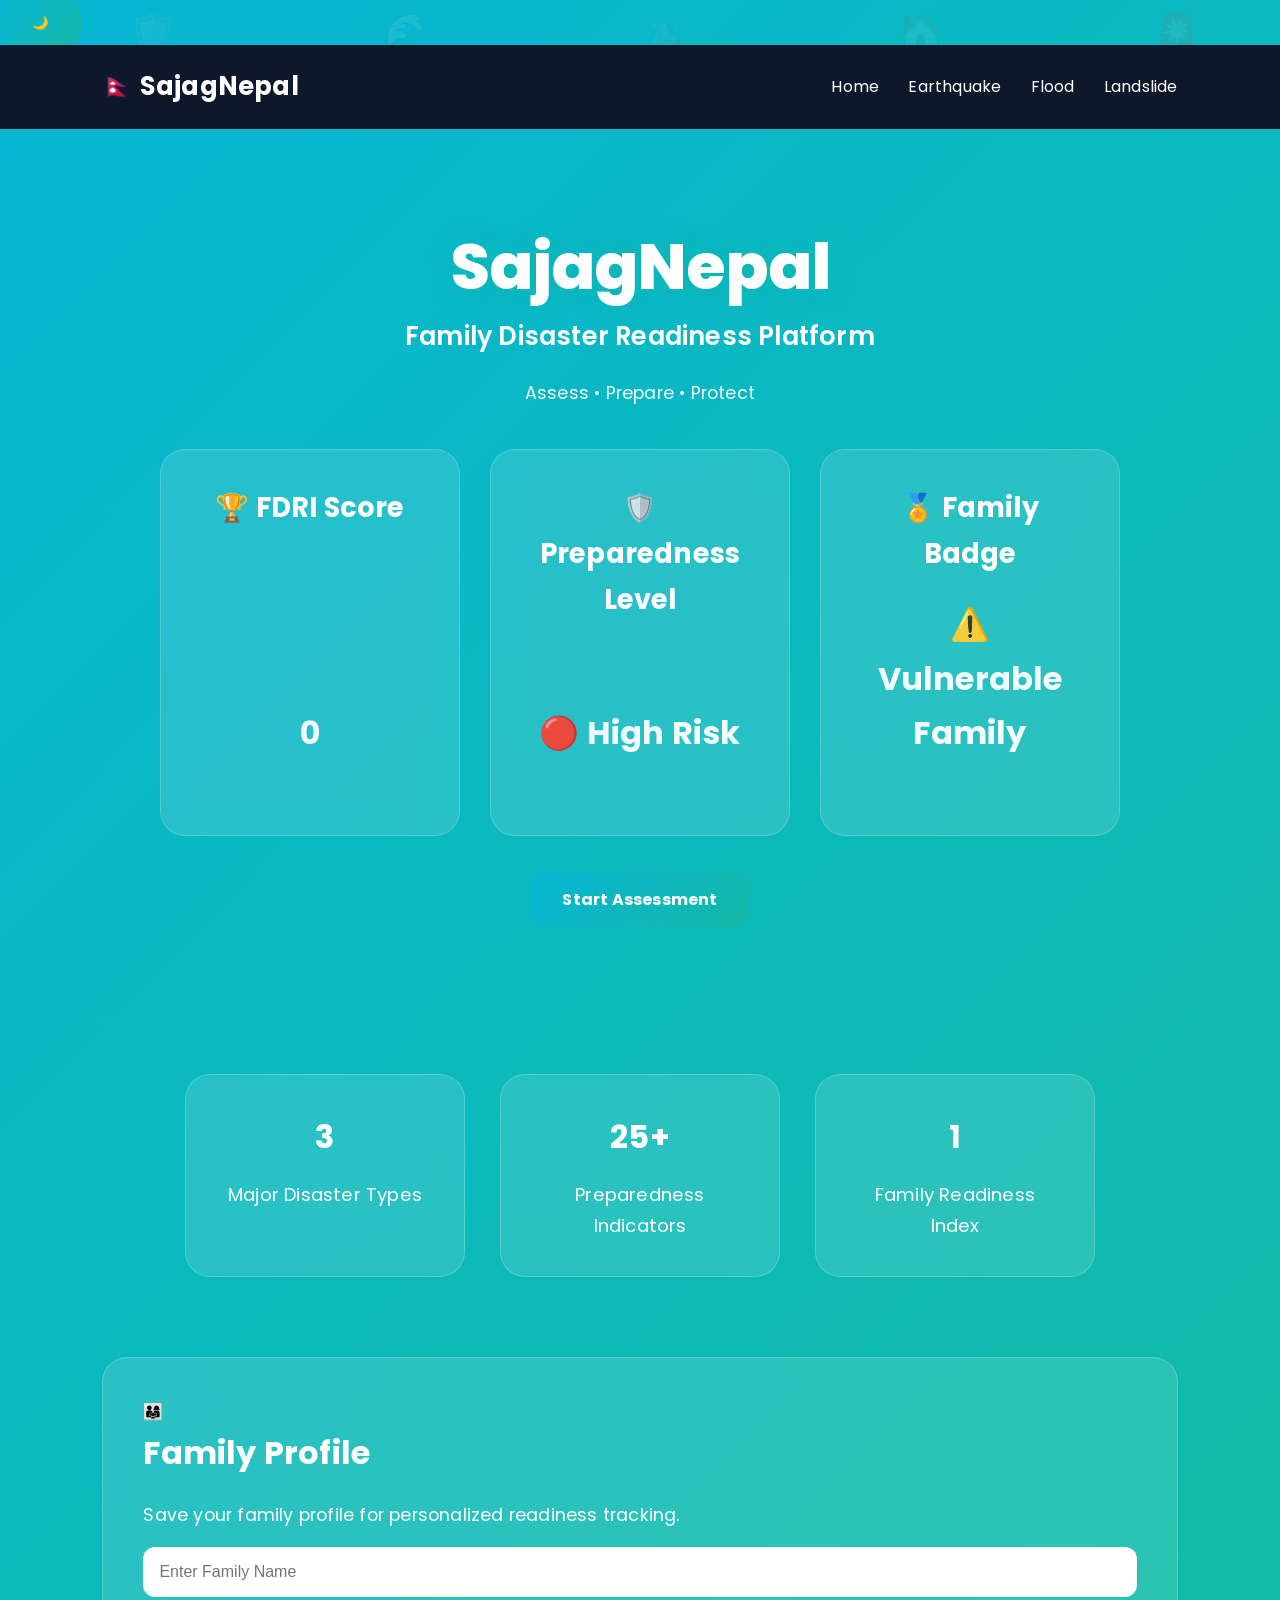
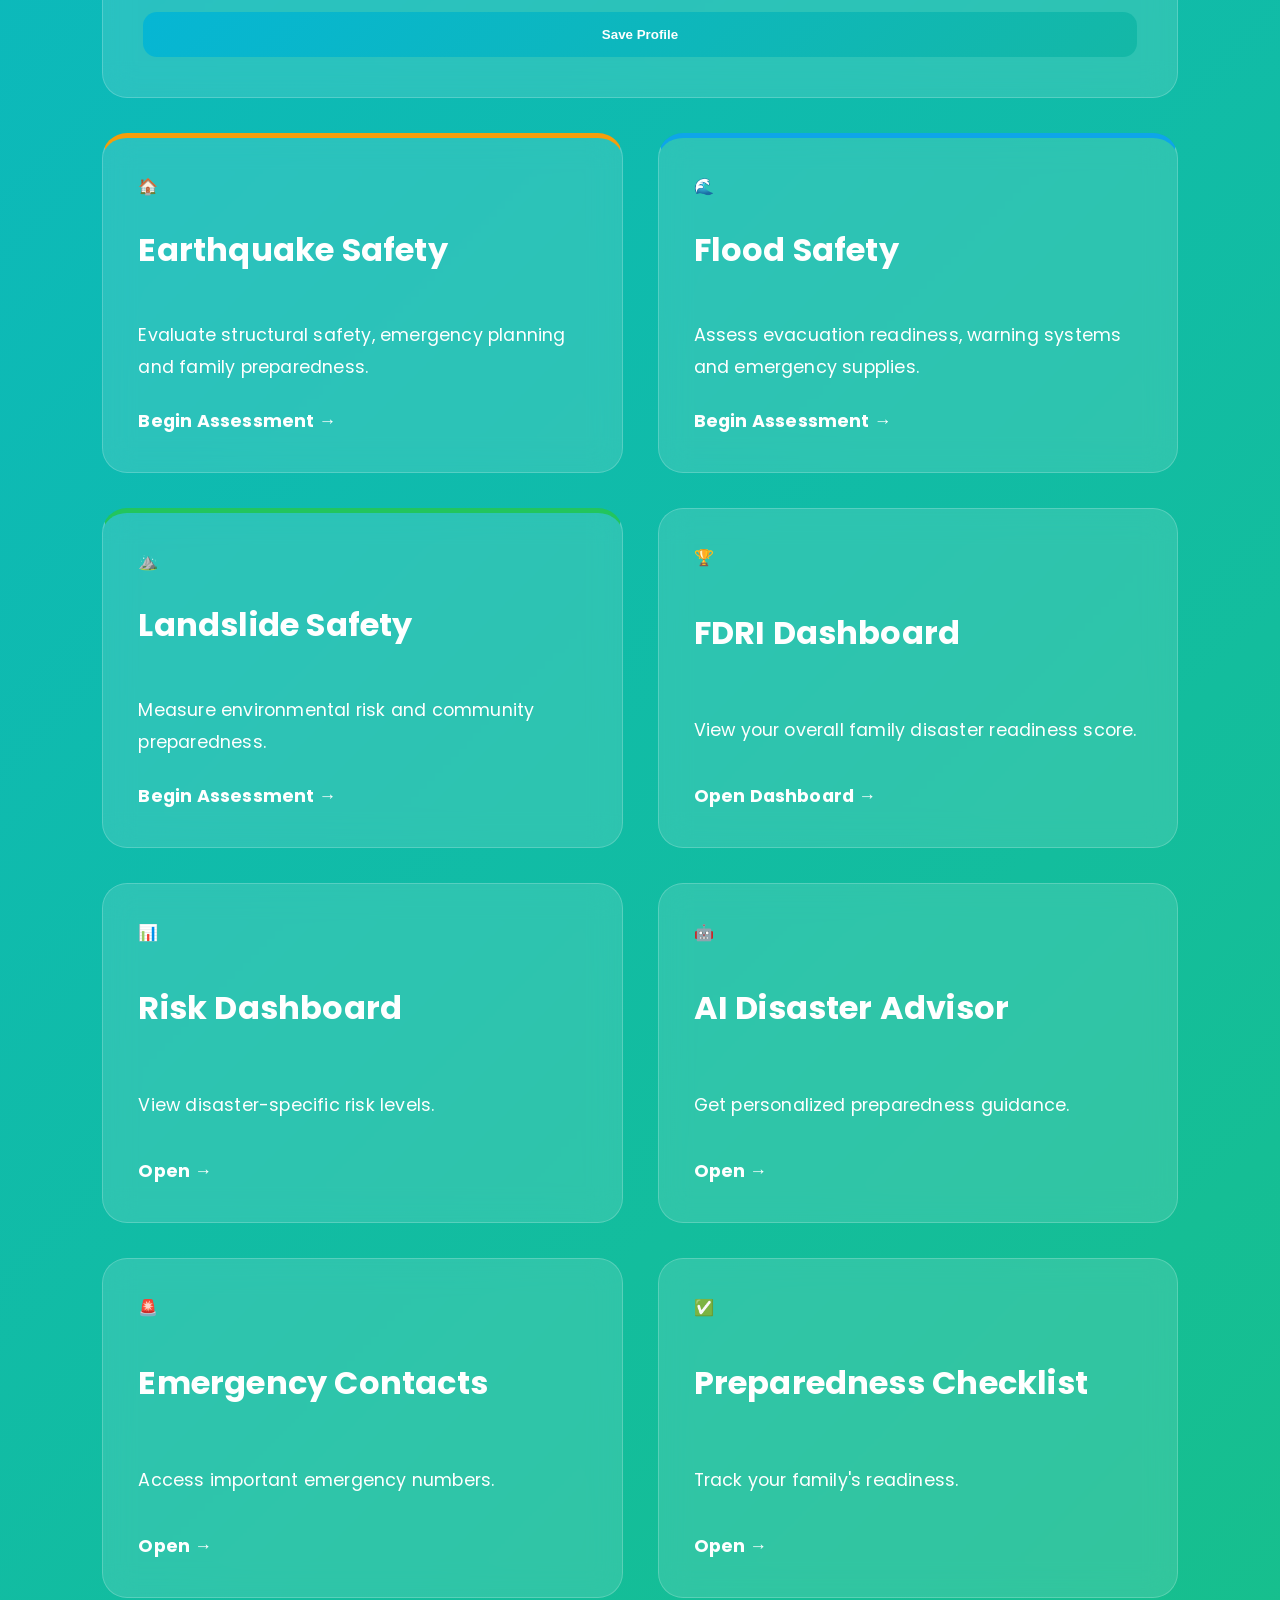
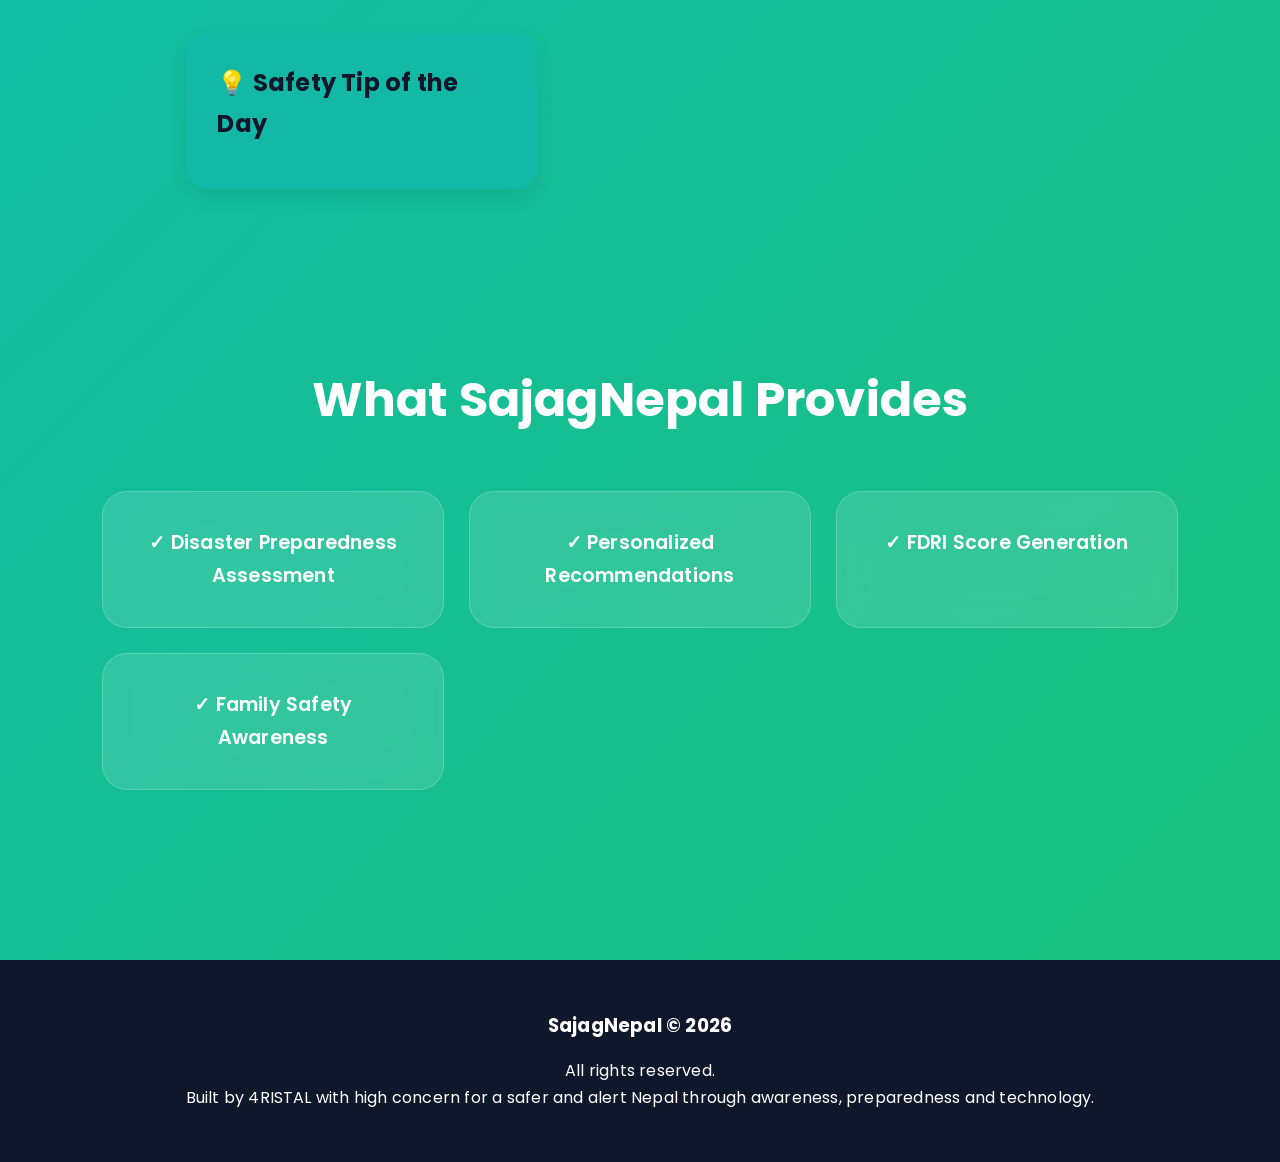
==== commit 63e7952a: "Add files via upload" ====
--- a/index.html
+++ b/index.html
@@ -1,4 +1,3 @@
-<<<<<<< HEAD
 <!DOCTYPE html>
 <html lang="en">
 <head>
@@ -330,337 +329,4 @@
     </footer>
      <script src="script.js"></script>
 
-=======
-<!DOCTYPE html>
-<html lang="en">
-<head>
-    <meta charset="UTF-8">
-    <meta name="viewport" content="width=device-width, initial-scale=1.0">
-
-    <title>SajagNepal | Family Disaster Readiness Platform</title>
-
-    <link rel="stylesheet" href="style.css">
-
-    <link rel="preconnect" href="https://fonts.googleapis.com">
-    <link rel="preconnect" href="https://fonts.gstatic.com" crossorigin>
-
-    <link href="https://fonts.googleapis.com/css2?family=Poppins:wght@300;400;500;600;700;800&display=swap" rel="stylesheet">
-</head>
-<body>
-
-              <div class="floating-icons">
-
-                      <span>🛡️</span>
-                      <span>🌊</span>
-                      <span>⛰️</span>
-                      <span>🏠</span>
-                      <span>🚨</span>
-
-                </div>
-
-    <!-- NAVBAR -->
-
-    <button id="themeToggle">
-               🌙
-                </button>
-                
-    <header class="navbar">
-
-        <div class="logo">
-            🇳🇵 SajagNepal
-        </div>
-
-        <nav>
-            <a href="index.html">Home</a>
-            <a href="earthquake.html">Earthquake</a>
-            <a href="flood.html">Flood</a>
-            <a href="landslide.html">Landslide</a>
-        </nav>
-
-    </header>
-
-
-    <!-- HERO -->
-<section class="hero">
-
-<div class="hero-content">
-
-<h1>SajagNepal</h1>
-
-<h2>
-Family Disaster Readiness Platform
-</h2>
-
-<h3 id="welcomeMessage"></h3>
-
-<p>
-Assess • Prepare • Protect
-</p>
-
-<h3 id="welcomeMessage"></h3>
-
-<div class="hero-dashboard">
-
-<div class="dashboard-box">
-
-<h3>🏆 FDRI Score</h3>
-
-<p id="homeFdriScore">0</p>
-
-</div>
-
-<div class="dashboard-box">
-
-<h3>🛡️ Preparedness Level</h3>
-
-<p id="homeFdriCategory">Loading...</p>
-
-</div>
-
-<div class="dashboard-box">
-
-<h3>🏅 Family Badge</h3>
-
-<p id="familyBadge">Loading...</p>
-
-</div>
-
-</div>
-
-<a href="#assessmentSection" class="hero-btn">
-Start Assessment
-</a>
-
-</div>
-
-</section>
-
-
-    <!-- STATS -->
-
-    <section class="stats">
-
-        <div class="stat-card">
-            <h2>3</h2>
-            <p>Major Disaster Types</p>
-        </div>
-
-        <div class="stat-card">
-            <h2>25+</h2>
-            <p>Preparedness Indicators</p>
-        </div>
-
-        <div class="stat-card">
-            <h2>1</h2>
-            <p>Family Readiness Index</p>
-        </div>
-
-    </section>
-
-
-    <!-- DISASTER CARDS -->
-
-    <section class="cards" id="assessmentSection">
-
-
-
-        <div class="card earthquake-card">
-
-            <div class="emoji">🏠</div>
-
-            <h2>Earthquake Safety</h2>
-
-            <p>
-                Evaluate structural safety, emergency planning
-                and family preparedness.
-            </p>
-
-            <a href="earthquake.html">
-                Begin Assessment →
-            </a>
-
-        </div>
-
-
-        <div class="card flood-card">
-
-            <div class="emoji">🌊</div>
-
-            <h2>Flood Safety</h2>
-
-            <p>
-                Assess evacuation readiness, warning systems
-                and emergency supplies.
-            </p>
-
-            <a href="flood.html">
-                Begin Assessment →
-            </a>
-
-        </div>
-
-
-        <div class="card landslide-card">
-
-            <div class="emoji">⛰️</div>
-
-            <h2>Landslide Safety</h2>
-
-            <p>
-                Measure environmental risk and community
-                preparedness.
-            </p>
-
-            <a href="landslide.html">
-                Begin Assessment →
-            </a>
-
-        </div>
-
-            <div class="card">
-
-         <div class="emoji">🏆</div>
-
-         <h2>FDRI Dashboard</h2>
-
-         <p>View your overall family disaster readiness score.</p>
-
-         <a href="fdri.html">Open Dashboard →</a>
-
-        </div>
-
-        <div class="card">
-
-              <div class="emoji">📊</div>
-
-                   <h2>Risk Dashboard</h2>
-
-              <p>
-                    View disaster-specific risk levels.
-              </p>
-
-                    <a href="risk.html">
-                                Open →
-                    </a>
-
-                </div>
-             
-
-
-        <div class="card">
-
-       <div class="emoji">🤖</div>
-
-       <h2>AI Disaster Advisor</h2>
-       <p>Get personalized preparedness guidance.</p>
-
-       <a href="advisor.html">Open →</a>
-
-       </div>
-
-
-       <div class="card">
-
-       <div class="emoji">🚨</div>
-
-        <h2>Emergency Contacts</h2>
-        <p>Access important emergency numbers.</p>
-
-        <a href="emergency.html">Open →</a>
-
-        </div>
-
-        <div class="card">
-
-        <div class="emoji">✅</div>
-
-        <h2>Preparedness Checklist</h2>
-        <p>Track your family's readiness.</p>
-
-        <a href="checklist.html">Open →</a>
-
-        </div>
-
-        <div class="card profile-card">
-
-    <div class="emoji">👨‍👩‍👧</div>
-
-    <h2>Family Profile</h2>
-
-    <p>
-        Save your family profile for personalized readiness tracking.
-    </p>
-
-    <input
-    type="text"
-    id="familyNameInput"
-    placeholder="Enter Family Name">
-
-    <button onclick="saveFamilyName()">
-        Save Profile
-    </button>
-
-</div>
-
-        <div class="tip-card"> 
-
-        <h2>💡 Safety Tip of the Day</h2>
-
-        <p id="tip"></p>
-
-        </div>
-    </section>     
-
-      
-                
-
-
-    <!-- FEATURES -->
-
-    <section class="features">
-
-        <h2>What SajagNepal Provides</h2>
-
-        <div class="feature-grid">
-
-            <div class="feature-box">
-                ✓ Disaster Preparedness Assessment
-            </div>
-
-            <div class="feature-box">
-                ✓ Personalized Recommendations
-            </div>
-
-            <div class="feature-box">
-                ✓ FDRI Score Generation
-            </div>
-
-            <div class="feature-box">
-                ✓ Family Safety Awareness
-            </div>
-
-        </div>
-
-    </section>
-
-
-    <!-- FOOTER -->
-
-    <footer>
-
-        <h3> SajagNepal © 2026</h3>
-
-        <p> 
-            All rights reserved.
-        </p>
-
-        <p>
-            Built by 4RISTAL with high concern for a safer and alert Nepal through awareness,
-            preparedness and technology.
-        </p>
-
-    </footer>
-     <script src="script.js"></script>
-
->>>>>>> c9409f0 (Initial SajagNepal Release)
 </body>
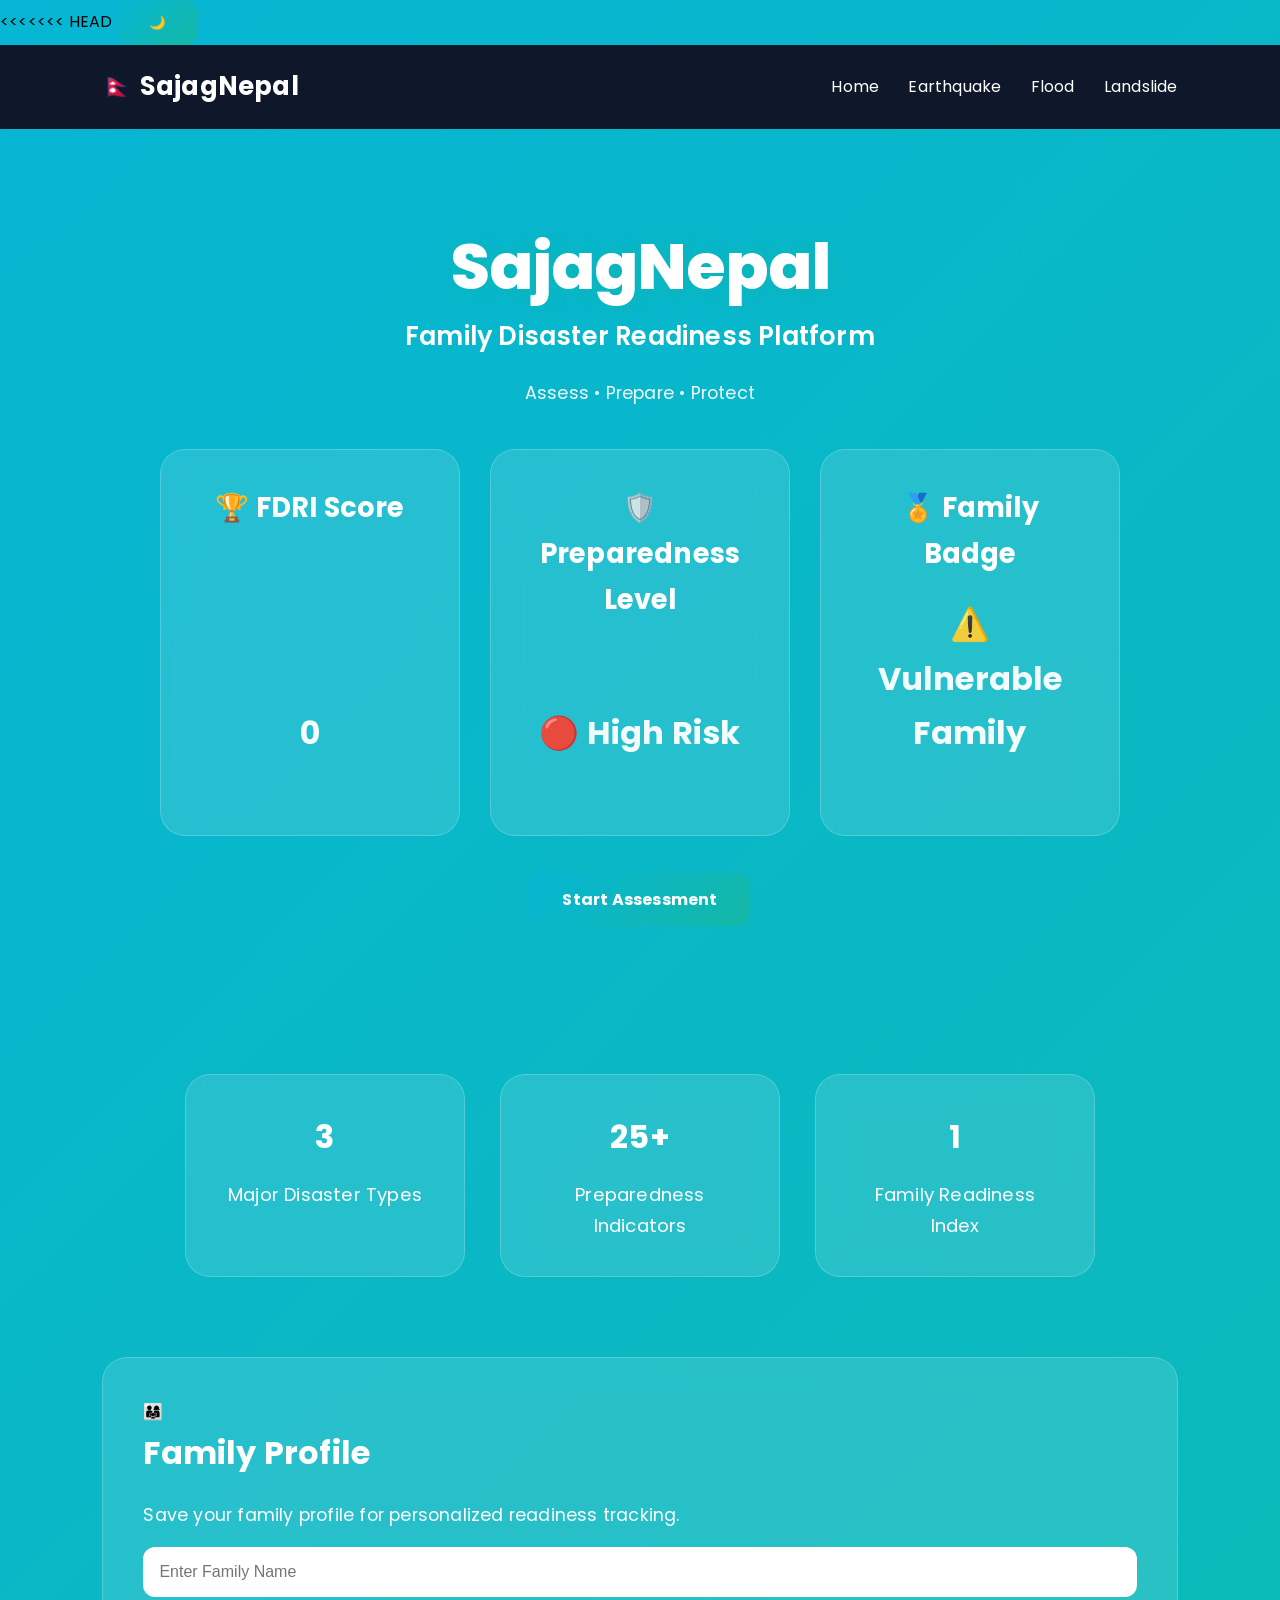
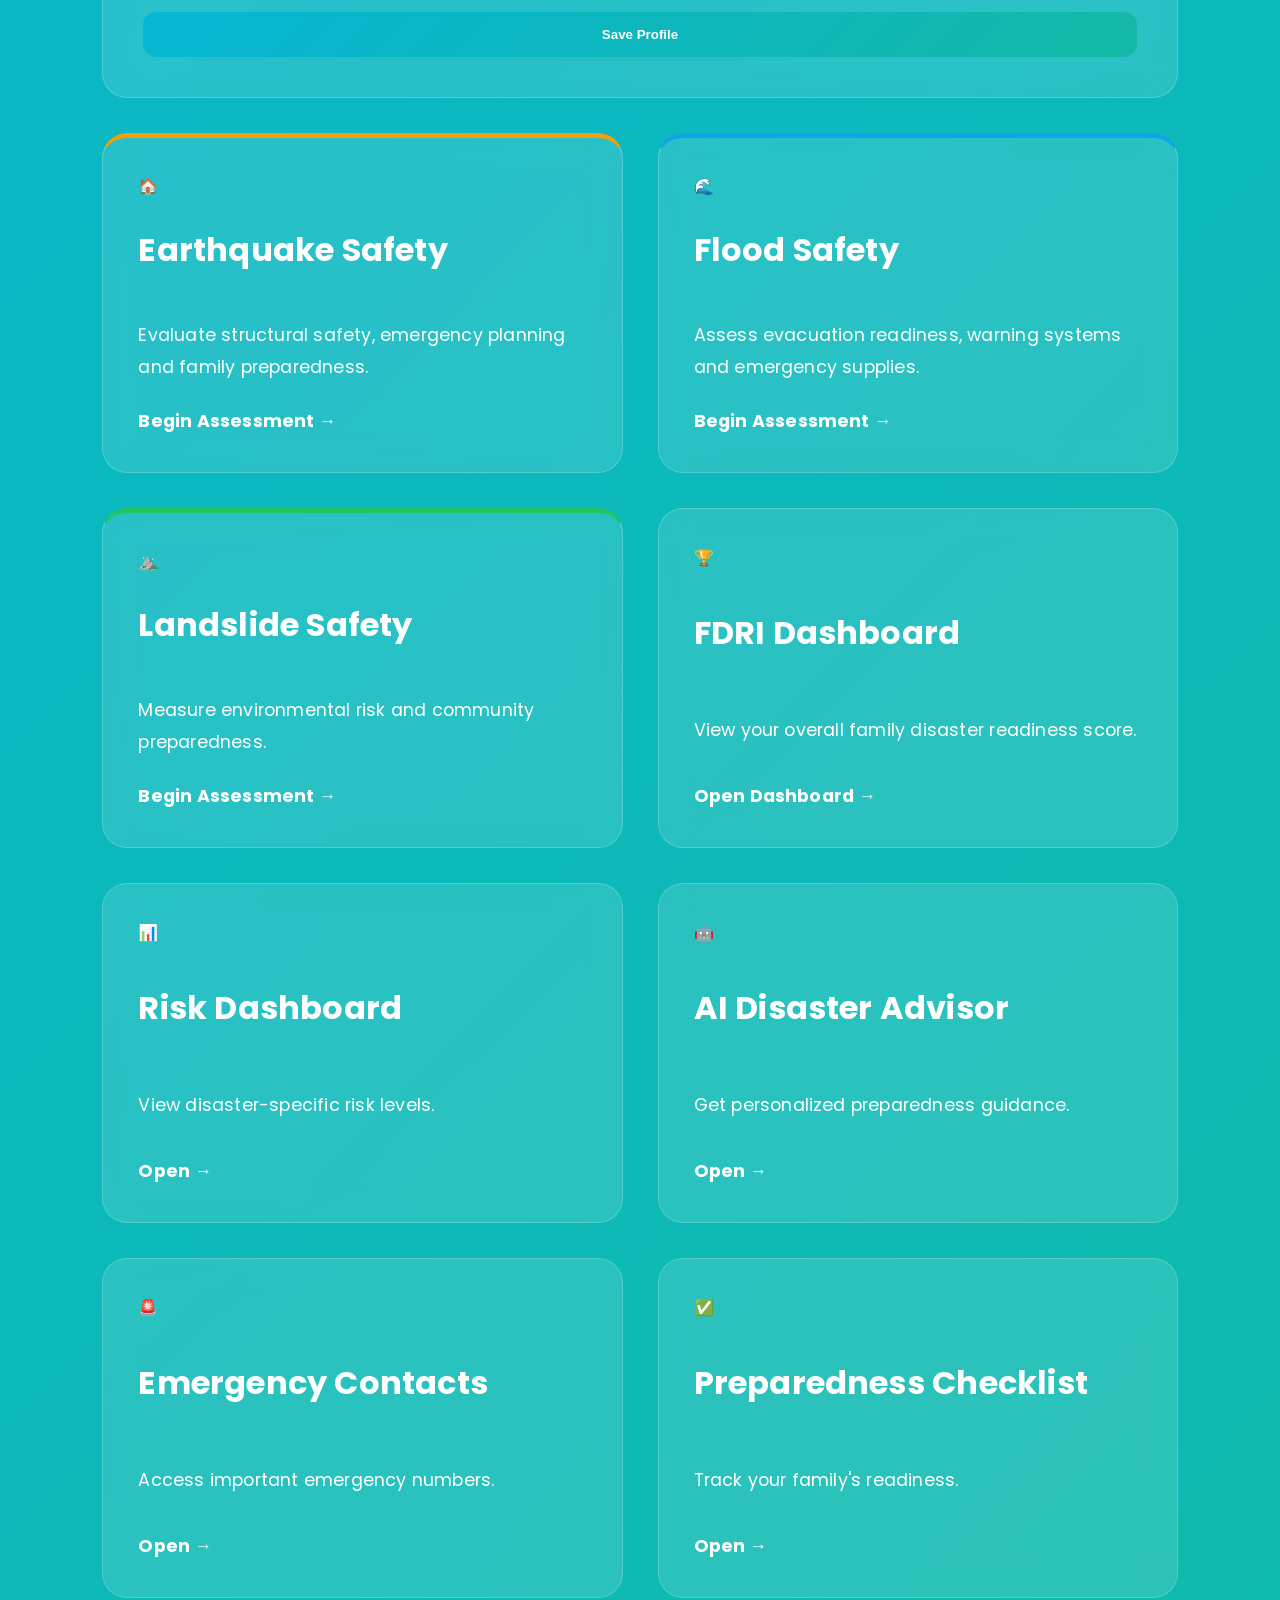
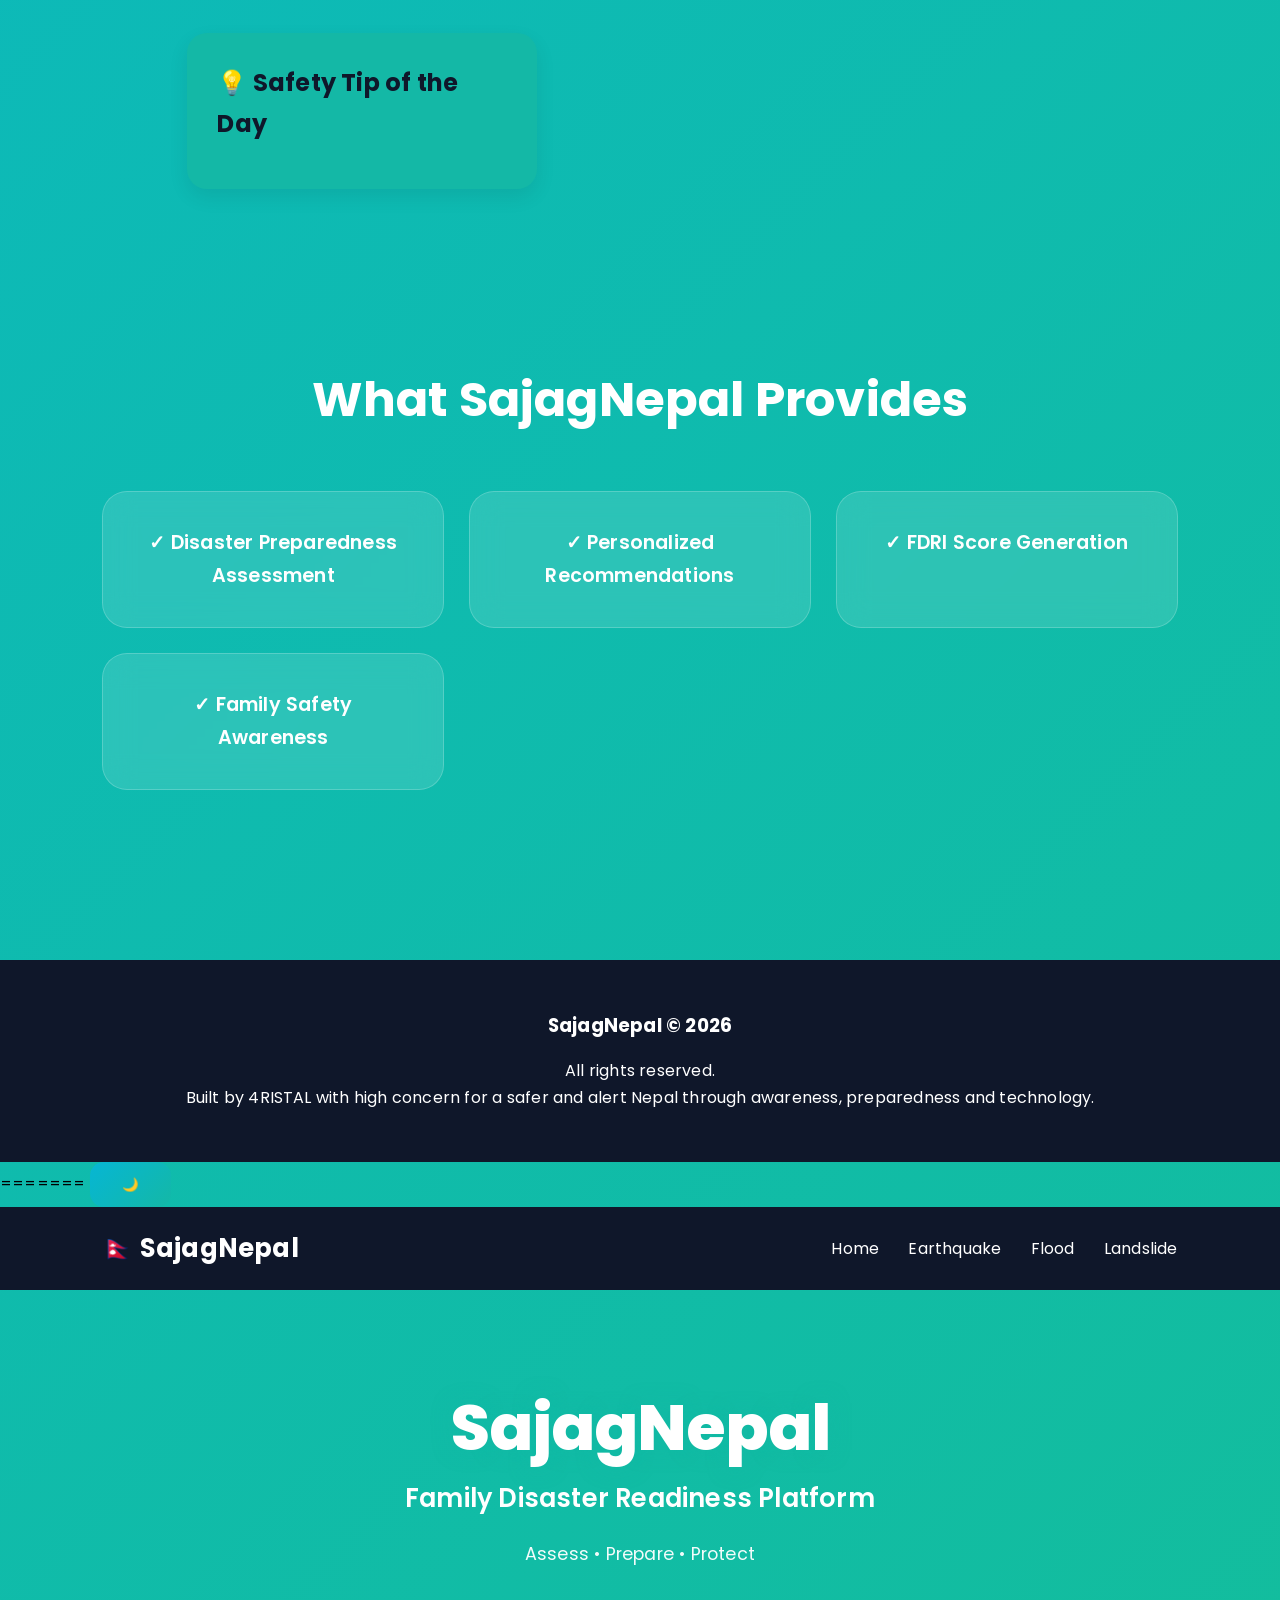
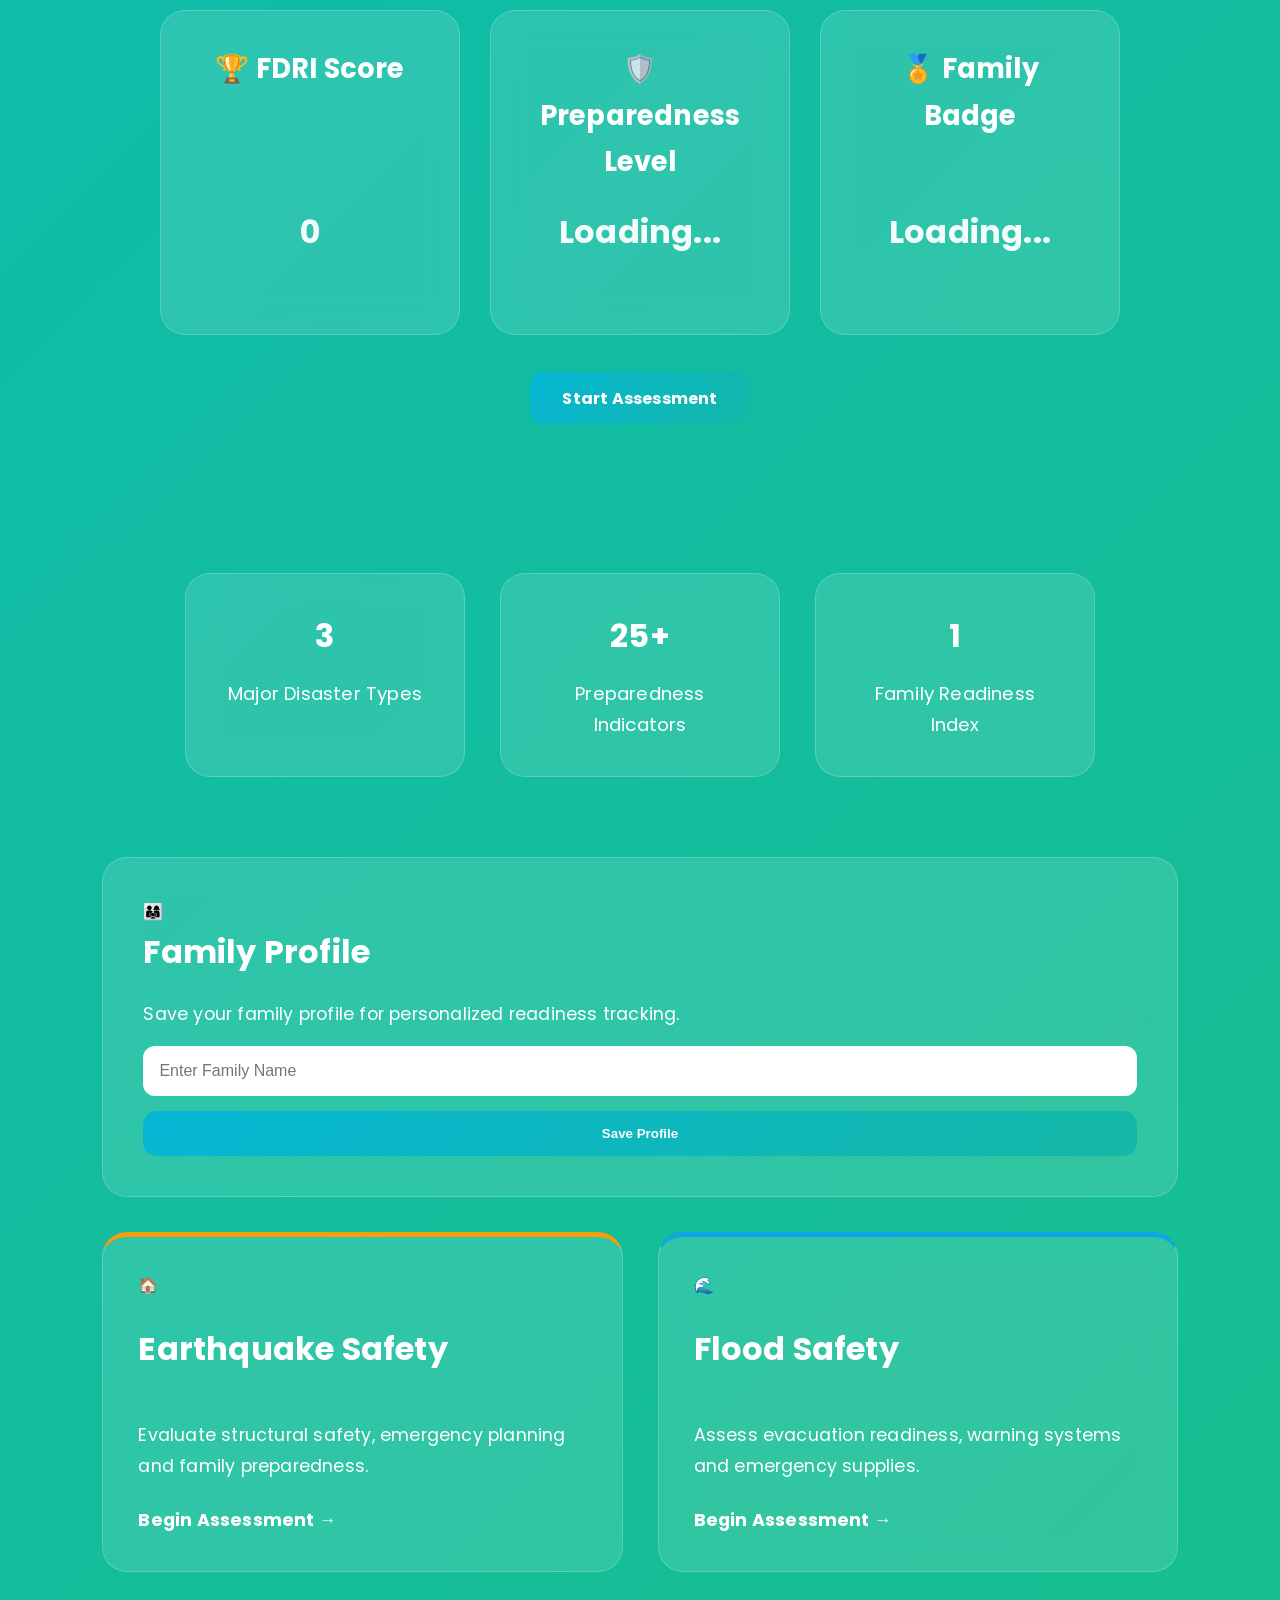
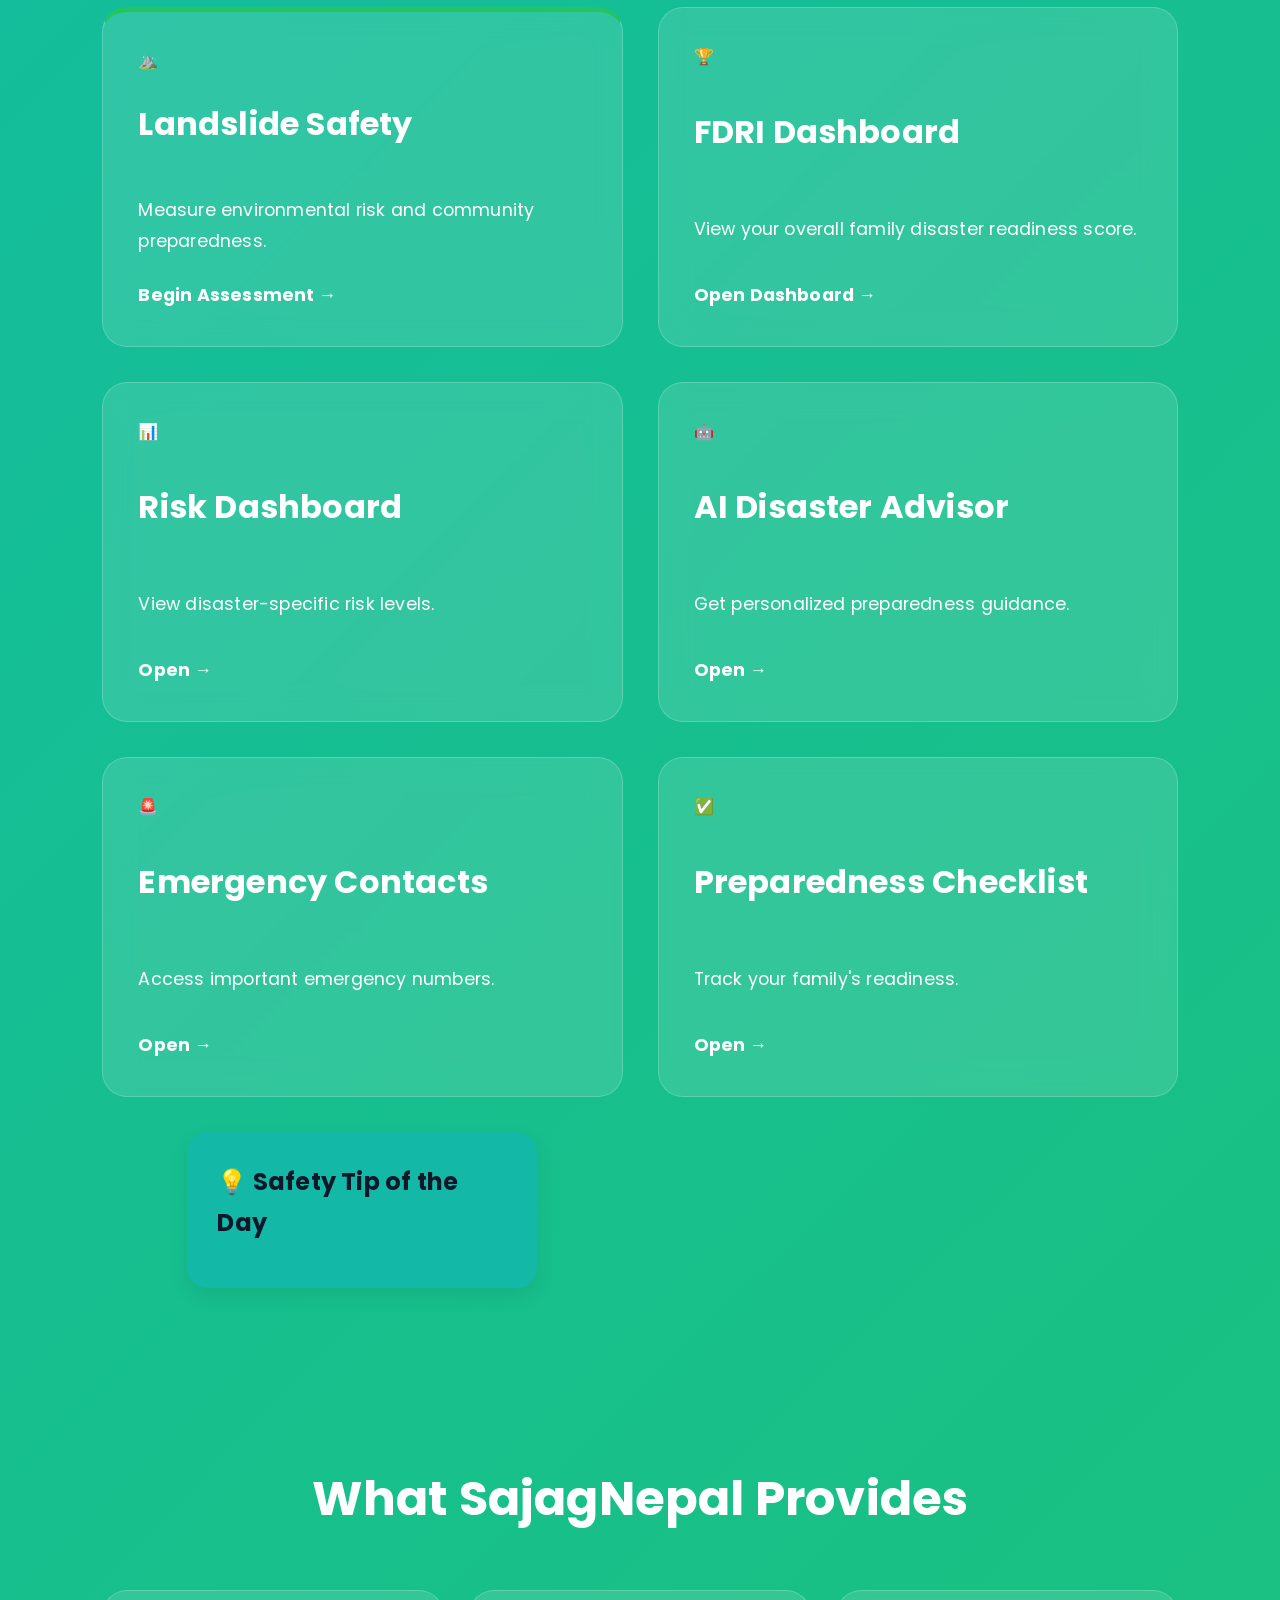
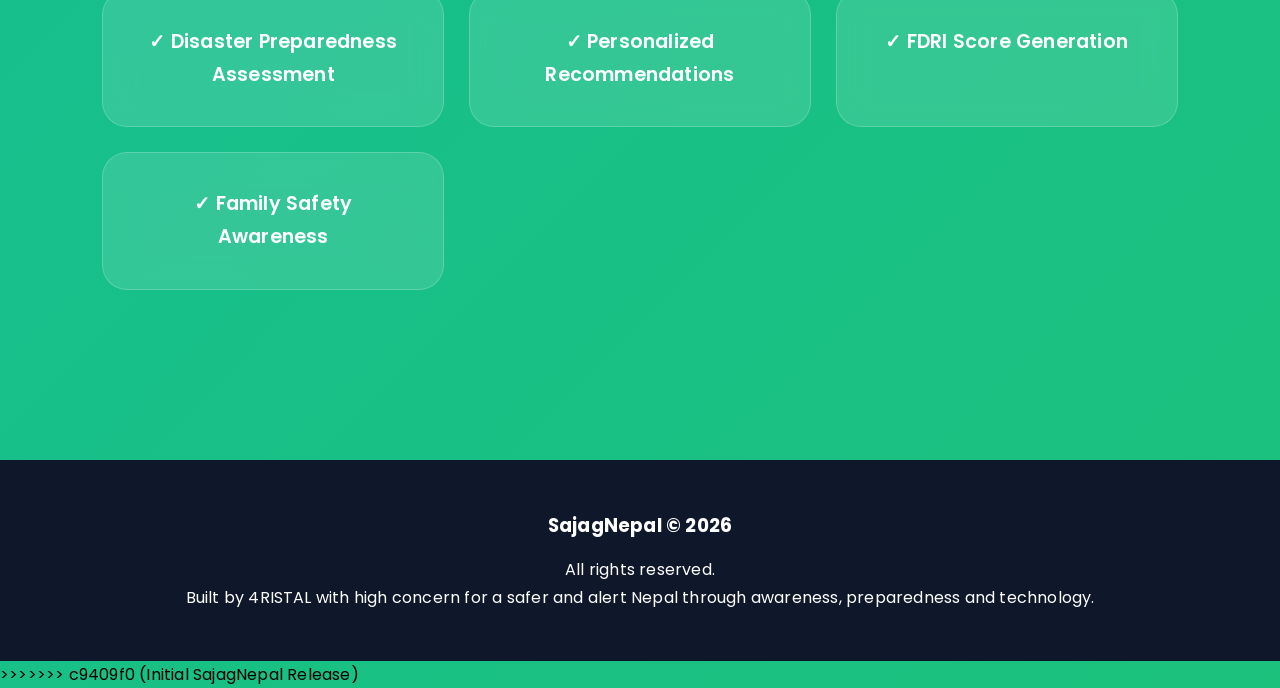
==== commit 797bfd6a: "Fix merge conflict duplicate in index.html" ====
--- a/index.html
+++ b/index.html
@@ -1,332 +1,666 @@
-<!DOCTYPE html>
-<html lang="en">
-<head>
-    <meta charset="UTF-8">
-    <meta name="viewport" content="width=device-width, initial-scale=1.0">
-
-    <title>SajagNepal | Family Disaster Readiness Platform</title>
-
-    <link rel="stylesheet" href="style.css">
-
-    <link rel="preconnect" href="https://fonts.googleapis.com">
-    <link rel="preconnect" href="https://fonts.gstatic.com" crossorigin>
-
-    <link href="https://fonts.googleapis.com/css2?family=Poppins:wght@300;400;500;600;700;800&display=swap" rel="stylesheet">
-</head>
-<body>
-
-              <div class="floating-icons">
-
-                      <span>🛡️</span>
-                      <span>🌊</span>
-                      <span>⛰️</span>
-                      <span>🏠</span>
-                      <span>🚨</span>
-
-                </div>
-
-    <!-- NAVBAR -->
-
-    <button id="themeToggle">
-               🌙
-                </button>
-                
-    <header class="navbar">
-
-        <div class="logo">
-            🇳🇵 SajagNepal
-        </div>
-
-        <nav>
-            <a href="index.html">Home</a>
-            <a href="earthquake.html">Earthquake</a>
-            <a href="flood.html">Flood</a>
-            <a href="landslide.html">Landslide</a>
-        </nav>
-
-    </header>
-
-
-    <!-- HERO -->
-<section class="hero">
-
-<div class="hero-content">
-
-<h1>SajagNepal</h1>
-
-<h2>
-Family Disaster Readiness Platform
-</h2>
-
-<h3 id="welcomeMessage"></h3>
-
-<p>
-Assess • Prepare • Protect
-</p>
-
-<h3 id="welcomeMessage"></h3>
-
-<div class="hero-dashboard">
-
-<div class="dashboard-box">
-
-<h3>🏆 FDRI Score</h3>
-
-<p id="homeFdriScore">0</p>
-
-</div>
-
-<div class="dashboard-box">
-
-<h3>🛡️ Preparedness Level</h3>
-
-<p id="homeFdriCategory">Loading...</p>
-
-</div>
-
-<div class="dashboard-box">
-
-<h3>🏅 Family Badge</h3>
-
-<p id="familyBadge">Loading...</p>
-
-</div>
-
-</div>
-
-<a href="#assessmentSection" class="hero-btn">
-Start Assessment
-</a>
-
-</div>
-
-</section>
-
-
-    <!-- STATS -->
-
-    <section class="stats">
-
-        <div class="stat-card">
-            <h2>3</h2>
-            <p>Major Disaster Types</p>
-        </div>
-
-        <div class="stat-card">
-            <h2>25+</h2>
-            <p>Preparedness Indicators</p>
-        </div>
-
-        <div class="stat-card">
-            <h2>1</h2>
-            <p>Family Readiness Index</p>
-        </div>
-
-    </section>
-
-
-    <!-- DISASTER CARDS -->
-
-    <section class="cards" id="assessmentSection">
-
-
-
-        <div class="card earthquake-card">
-
-            <div class="emoji">🏠</div>
-
-            <h2>Earthquake Safety</h2>
-
-            <p>
-                Evaluate structural safety, emergency planning
-                and family preparedness.
-            </p>
-
-            <a href="earthquake.html">
-                Begin Assessment →
-            </a>
-
-        </div>
-
-
-        <div class="card flood-card">
-
-            <div class="emoji">🌊</div>
-
-            <h2>Flood Safety</h2>
-
-            <p>
-                Assess evacuation readiness, warning systems
-                and emergency supplies.
-            </p>
-
-            <a href="flood.html">
-                Begin Assessment →
-            </a>
-
-        </div>
-
-
-        <div class="card landslide-card">
-
-            <div class="emoji">⛰️</div>
-
-            <h2>Landslide Safety</h2>
-
-            <p>
-                Measure environmental risk and community
-                preparedness.
-            </p>
-
-            <a href="landslide.html">
-                Begin Assessment →
-            </a>
-
-        </div>
-
-            <div class="card">
-
-         <div class="emoji">🏆</div>
-
-         <h2>FDRI Dashboard</h2>
-
-         <p>View your overall family disaster readiness score.</p>
-
-         <a href="fdri.html">Open Dashboard →</a>
-
-        </div>
-
-        <div class="card">
-
-              <div class="emoji">📊</div>
-
-                   <h2>Risk Dashboard</h2>
-
-              <p>
-                    View disaster-specific risk levels.
-              </p>
-
-                    <a href="risk.html">
-                                Open →
-                    </a>
-
-                </div>
-             
-
-
-        <div class="card">
-
-       <div class="emoji">🤖</div>
-
-       <h2>AI Disaster Advisor</h2>
-       <p>Get personalized preparedness guidance.</p>
-
-       <a href="advisor.html">Open →</a>
-
-       </div>
-
-
-       <div class="card">
-
-       <div class="emoji">🚨</div>
-
-        <h2>Emergency Contacts</h2>
-        <p>Access important emergency numbers.</p>
-
-        <a href="emergency.html">Open →</a>
-
-        </div>
-
-        <div class="card">
-
-        <div class="emoji">✅</div>
-
-        <h2>Preparedness Checklist</h2>
-        <p>Track your family's readiness.</p>
-
-        <a href="checklist.html">Open →</a>
-
-        </div>
-
-        <div class="card profile-card">
-
-    <div class="emoji">👨‍👩‍👧</div>
-
-    <h2>Family Profile</h2>
-
-    <p>
-        Save your family profile for personalized readiness tracking.
-    </p>
-
-    <input
-    type="text"
-    id="familyNameInput"
-    placeholder="Enter Family Name">
-
-    <button onclick="saveFamilyName()">
-        Save Profile
-    </button>
-
-</div>
-
-        <div class="tip-card"> 
-
-        <h2>💡 Safety Tip of the Day</h2>
-
-        <p id="tip"></p>
-
-        </div>
-    </section>     
-
-      
-                
-
-
-    <!-- FEATURES -->
-
-    <section class="features">
-
-        <h2>What SajagNepal Provides</h2>
-
-        <div class="feature-grid">
-
-            <div class="feature-box">
-                ✓ Disaster Preparedness Assessment
-            </div>
-
-            <div class="feature-box">
-                ✓ Personalized Recommendations
-            </div>
-
-            <div class="feature-box">
-                ✓ FDRI Score Generation
-            </div>
-
-            <div class="feature-box">
-                ✓ Family Safety Awareness
-            </div>
-
-        </div>
-
-    </section>
-
-
-    <!-- FOOTER -->
-
-    <footer>
-
-        <h3> SajagNepal © 2026</h3>
-
-        <p> 
-            All rights reserved.
-        </p>
-
-        <p>
-            Built by 4RISTAL with high concern for a safer and alert Nepal through awareness,
-            preparedness and technology.
-        </p>
-
-    </footer>
-     <script src="script.js"></script>
-
+    <<<<<<< HEAD
+<!DOCTYPE html>
+<html lang="en">
+<head>
+    <meta charset="UTF-8">
+    <meta name="viewport" content="width=device-width, initial-scale=1.0">
+
+    <title>SajagNepal | Family Disaster Readiness Platform</title>
+
+    <link rel="stylesheet" href="style.css">
+
+    <link rel="preconnect" href="https://fonts.googleapis.com">
+    <link rel="preconnect" href="https://fonts.gstatic.com" crossorigin>
+
+    <link href="https://fonts.googleapis.com/css2?family=Poppins:wght@300;400;500;600;700;800&display=swap" rel="stylesheet">
+</head>
+<body>
+
+              <div class="floating-icons">
+
+                      <span>🛡️</span>
+                      <span>🌊</span>
+                      <span>⛰️</span>
+                      <span>🏠</span>
+                      <span>🚨</span>
+
+                </div>
+
+    <!-- NAVBAR -->
+
+    <button id="themeToggle">
+               🌙
+                </button>
+                
+    <header class="navbar">
+
+        <div class="logo">
+            🇳🇵 SajagNepal
+        </div>
+
+        <nav>
+            <a href="index.html">Home</a>
+            <a href="earthquake.html">Earthquake</a>
+            <a href="flood.html">Flood</a>
+            <a href="landslide.html">Landslide</a>
+        </nav>
+
+    </header>
+
+
+    <!-- HERO -->
+<section class="hero">
+
+<div class="hero-content">
+
+<h1>SajagNepal</h1>
+
+<h2>
+Family Disaster Readiness Platform
+</h2>
+
+<h3 id="welcomeMessage"></h3>
+
+<p>
+Assess • Prepare • Protect
+</p>
+
+<h3 id="welcomeMessage"></h3>
+
+<div class="hero-dashboard">
+
+<div class="dashboard-box">
+
+<h3>🏆 FDRI Score</h3>
+
+<p id="homeFdriScore">0</p>
+
+</div>
+
+<div class="dashboard-box">
+
+<h3>🛡️ Preparedness Level</h3>
+
+<p id="homeFdriCategory">Loading...</p>
+
+</div>
+
+<div class="dashboard-box">
+
+<h3>🏅 Family Badge</h3>
+
+<p id="familyBadge">Loading...</p>
+
+</div>
+
+</div>
+
+<a href="#assessmentSection" class="hero-btn">
+Start Assessment
+</a>
+
+</div>
+
+</section>
+
+
+    <!-- STATS -->
+
+    <section class="stats">
+
+        <div class="stat-card">
+            <h2>3</h2>
+            <p>Major Disaster Types</p>
+        </div>
+
+        <div class="stat-card">
+            <h2>25+</h2>
+            <p>Preparedness Indicators</p>
+        </div>
+
+        <div class="stat-card">
+            <h2>1</h2>
+            <p>Family Readiness Index</p>
+        </div>
+
+    </section>
+
+
+    <!-- DISASTER CARDS -->
+
+    <section class="cards" id="assessmentSection">
+
+
+
+        <div class="card earthquake-card">
+
+            <div class="emoji">🏠</div>
+
+            <h2>Earthquake Safety</h2>
+
+            <p>
+                Evaluate structural safety, emergency planning
+                and family preparedness.
+            </p>
+
+            <a href="earthquake.html">
+                Begin Assessment →
+            </a>
+
+        </div>
+
+
+        <div class="card flood-card">
+
+            <div class="emoji">🌊</div>
+
+            <h2>Flood Safety</h2>
+
+            <p>
+                Assess evacuation readiness, warning systems
+                and emergency supplies.
+            </p>
+
+            <a href="flood.html">
+                Begin Assessment →
+            </a>
+
+        </div>
+
+
+        <div class="card landslide-card">
+
+            <div class="emoji">⛰️</div>
+
+            <h2>Landslide Safety</h2>
+
+            <p>
+                Measure environmental risk and community
+                preparedness.
+            </p>
+
+            <a href="landslide.html">
+                Begin Assessment →
+            </a>
+
+        </div>
+
+            <div class="card">
+
+         <div class="emoji">🏆</div>
+
+         <h2>FDRI Dashboard</h2>
+
+         <p>View your overall family disaster readiness score.</p>
+
+         <a href="fdri.html">Open Dashboard →</a>
+
+        </div>
+
+        <div class="card">
+
+              <div class="emoji">📊</div>
+
+                   <h2>Risk Dashboard</h2>
+
+              <p>
+                    View disaster-specific risk levels.
+              </p>
+
+                    <a href="risk.html">
+                                Open →
+                    </a>
+
+                </div>
+             
+
+
+        <div class="card">
+
+       <div class="emoji">🤖</div>
+
+       <h2>AI Disaster Advisor</h2>
+       <p>Get personalized preparedness guidance.</p>
+
+       <a href="advisor.html">Open →</a>
+
+       </div>
+
+
+       <div class="card">
+
+       <div class="emoji">🚨</div>
+
+        <h2>Emergency Contacts</h2>
+        <p>Access important emergency numbers.</p>
+
+        <a href="emergency.html">Open →</a>
+
+        </div>
+
+        <div class="card">
+
+        <div class="emoji">✅</div>
+
+        <h2>Preparedness Checklist</h2>
+        <p>Track your family's readiness.</p>
+
+        <a href="checklist.html">Open →</a>
+
+        </div>
+
+        <div class="card profile-card">
+
+    <div class="emoji">👨‍👩‍👧</div>
+
+    <h2>Family Profile</h2>
+
+    <p>
+        Save your family profile for personalized readiness tracking.
+    </p>
+
+    <input
+    type="text"
+    id="familyNameInput"
+    placeholder="Enter Family Name">
+
+    <button onclick="saveFamilyName()">
+        Save Profile
+    </button>
+
+</div>
+
+        <div class="tip-card"> 
+
+        <h2>💡 Safety Tip of the Day</h2>
+
+        <p id="tip"></p>
+
+        </div>
+    </section>     
+
+      
+                
+
+
+    <!-- FEATURES -->
+
+    <section class="features">
+
+        <h2>What SajagNepal Provides</h2>
+
+        <div class="feature-grid">
+
+            <div class="feature-box">
+                ✓ Disaster Preparedness Assessment
+            </div>
+
+            <div class="feature-box">
+                ✓ Personalized Recommendations
+            </div>
+
+            <div class="feature-box">
+                ✓ FDRI Score Generation
+            </div>
+
+            <div class="feature-box">
+                ✓ Family Safety Awareness
+            </div>
+
+        </div>
+
+    </section>
+
+
+    <!-- FOOTER -->
+
+    <footer>
+
+        <h3> SajagNepal © 2026</h3>
+
+        <p> 
+            All rights reserved.
+        </p>
+
+        <p>
+            Built by 4RISTAL with high concern for a safer and alert Nepal through awareness,
+            preparedness and technology.
+        </p>
+
+    </footer>
+     <script src="script.js"></script>
+
+=======
+<!DOCTYPE html>
+<html lang="en">
+<head>
+    <meta charset="UTF-8">
+    <meta name="viewport" content="width=device-width, initial-scale=1.0">
+
+    <title>SajagNepal | Family Disaster Readiness Platform</title>
+
+    <link rel="stylesheet" href="style.css">
+
+    <link rel="preconnect" href="https://fonts.googleapis.com">
+    <link rel="preconnect" href="https://fonts.gstatic.com" crossorigin>
+
+    <link href="https://fonts.googleapis.com/css2?family=Poppins:wght@300;400;500;600;700;800&display=swap" rel="stylesheet">
+</head>
+<body>
+
+              <div class="floating-icons">
+
+                      <span>🛡️</span>
+                      <span>🌊</span>
+                      <span>⛰️</span>
+                      <span>🏠</span>
+                      <span>🚨</span>
+
+                </div>
+
+    <!-- NAVBAR -->
+
+    <button id="themeToggle">
+               🌙
+                </button>
+                
+    <header class="navbar">
+
+        <div class="logo">
+            🇳🇵 SajagNepal
+        </div>
+
+        <nav>
+            <a href="index.html">Home</a>
+            <a href="earthquake.html">Earthquake</a>
+            <a href="flood.html">Flood</a>
+            <a href="landslide.html">Landslide</a>
+        </nav>
+
+    </header>
+
+
+    <!-- HERO -->
+<section class="hero">
+
+<div class="hero-content">
+
+<h1>SajagNepal</h1>
+
+<h2>
+Family Disaster Readiness Platform
+</h2>
+
+<h3 id="welcomeMessage"></h3>
+
+<p>
+Assess • Prepare • Protect
+</p>
+
+<h3 id="welcomeMessage"></h3>
+
+<div class="hero-dashboard">
+
+<div class="dashboard-box">
+
+<h3>🏆 FDRI Score</h3>
+
+<p id="homeFdriScore">0</p>
+
+</div>
+
+<div class="dashboard-box">
+
+<h3>🛡️ Preparedness Level</h3>
+
+<p id="homeFdriCategory">Loading...</p>
+
+</div>
+
+<div class="dashboard-box">
+
+<h3>🏅 Family Badge</h3>
+
+<p id="familyBadge">Loading...</p>
+
+</div>
+
+</div>
+
+<a href="#assessmentSection" class="hero-btn">
+Start Assessment
+</a>
+
+</div>
+
+</section>
+
+
+    <!-- STATS -->
+
+    <section class="stats">
+
+        <div class="stat-card">
+            <h2>3</h2>
+            <p>Major Disaster Types</p>
+        </div>
+
+        <div class="stat-card">
+            <h2>25+</h2>
+            <p>Preparedness Indicators</p>
+        </div>
+
+        <div class="stat-card">
+            <h2>1</h2>
+            <p>Family Readiness Index</p>
+        </div>
+
+    </section>
+
+
+    <!-- DISASTER CARDS -->
+
+    <section class="cards" id="assessmentSection">
+
+
+
+        <div class="card earthquake-card">
+
+            <div class="emoji">🏠</div>
+
+            <h2>Earthquake Safety</h2>
+
+            <p>
+                Evaluate structural safety, emergency planning
+                and family preparedness.
+            </p>
+
+            <a href="earthquake.html">
+                Begin Assessment →
+            </a>
+
+        </div>
+
+
+        <div class="card flood-card">
+
+            <div class="emoji">🌊</div>
+
+            <h2>Flood Safety</h2>
+
+            <p>
+                Assess evacuation readiness, warning systems
+                and emergency supplies.
+            </p>
+
+            <a href="flood.html">
+                Begin Assessment →
+            </a>
+
+        </div>
+
+
+        <div class="card landslide-card">
+
+            <div class="emoji">⛰️</div>
+
+            <h2>Landslide Safety</h2>
+
+            <p>
+                Measure environmental risk and community
+                preparedness.
+            </p>
+
+            <a href="landslide.html">
+                Begin Assessment →
+            </a>
+
+        </div>
+
+            <div class="card">
+
+         <div class="emoji">🏆</div>
+
+         <h2>FDRI Dashboard</h2>
+
+         <p>View your overall family disaster readiness score.</p>
+
+         <a href="fdri.html">Open Dashboard →</a>
+
+        </div>
+
+        <div class="card">
+
+              <div class="emoji">📊</div>
+
+                   <h2>Risk Dashboard</h2>
+
+              <p>
+                    View disaster-specific risk levels.
+              </p>
+
+                    <a href="risk.html">
+                                Open →
+                    </a>
+
+                </div>
+             
+
+
+        <div class="card">
+
+       <div class="emoji">🤖</div>
+
+       <h2>AI Disaster Advisor</h2>
+       <p>Get personalized preparedness guidance.</p>
+
+       <a href="advisor.html">Open →</a>
+
+       </div>
+
+
+       <div class="card">
+
+       <div class="emoji">🚨</div>
+
+        <h2>Emergency Contacts</h2>
+        <p>Access important emergency numbers.</p>
+
+        <a href="emergency.html">Open →</a>
+
+        </div>
+
+        <div class="card">
+
+        <div class="emoji">✅</div>
+
+        <h2>Preparedness Checklist</h2>
+        <p>Track your family's readiness.</p>
+
+        <a href="checklist.html">Open →</a>
+
+        </div>
+
+        <div class="card profile-card">
+
+    <div class="emoji">👨‍👩‍👧</div>
+
+    <h2>Family Profile</h2>
+
+    <p>
+        Save your family profile for personalized readiness tracking.
+    </p>
+
+    <input
+    type="text"
+    id="familyNameInput"
+    placeholder="Enter Family Name">
+
+    <button onclick="saveFamilyName()">
+        Save Profile
+    </button>
+
+</div>
+
+        <div class="tip-card"> 
+
+        <h2>💡 Safety Tip of the Day</h2>
+
+        <p id="tip"></p>
+
+        </div>
+    </section>     
+
+      
+                
+
+
+    <!-- FEATURES -->
+
+    <section class="features">
+
+        <h2>What SajagNepal Provides</h2>
+
+        <div class="feature-grid">
+
+            <div class="feature-box">
+                ✓ Disaster Preparedness Assessment
+            </div>
+
+            <div class="feature-box">
+                ✓ Personalized Recommendations
+            </div>
+
+            <div class="feature-box">
+                ✓ FDRI Score Generation
+            </div>
+
+            <div class="feature-box">
+                ✓ Family Safety Awareness
+            </div>
+
+        </div>
+
+    </section>
+
+
+    <!-- FOOTER -->
+
+    <footer>
+
+        <h3> SajagNepal © 2026</h3>
+
+        <p> 
+            All rights reserved.
+        </p>
+
+        <p>
+            Built by 4RISTAL with high concern for a safer and alert Nepal through awareness,
+            preparedness and technology.
+        </p>
+
+    </footer>
+     <script src="script.js"></script>
+
+>>>>>>> c9409f0 (Initial SajagNepal Release)
 </body>
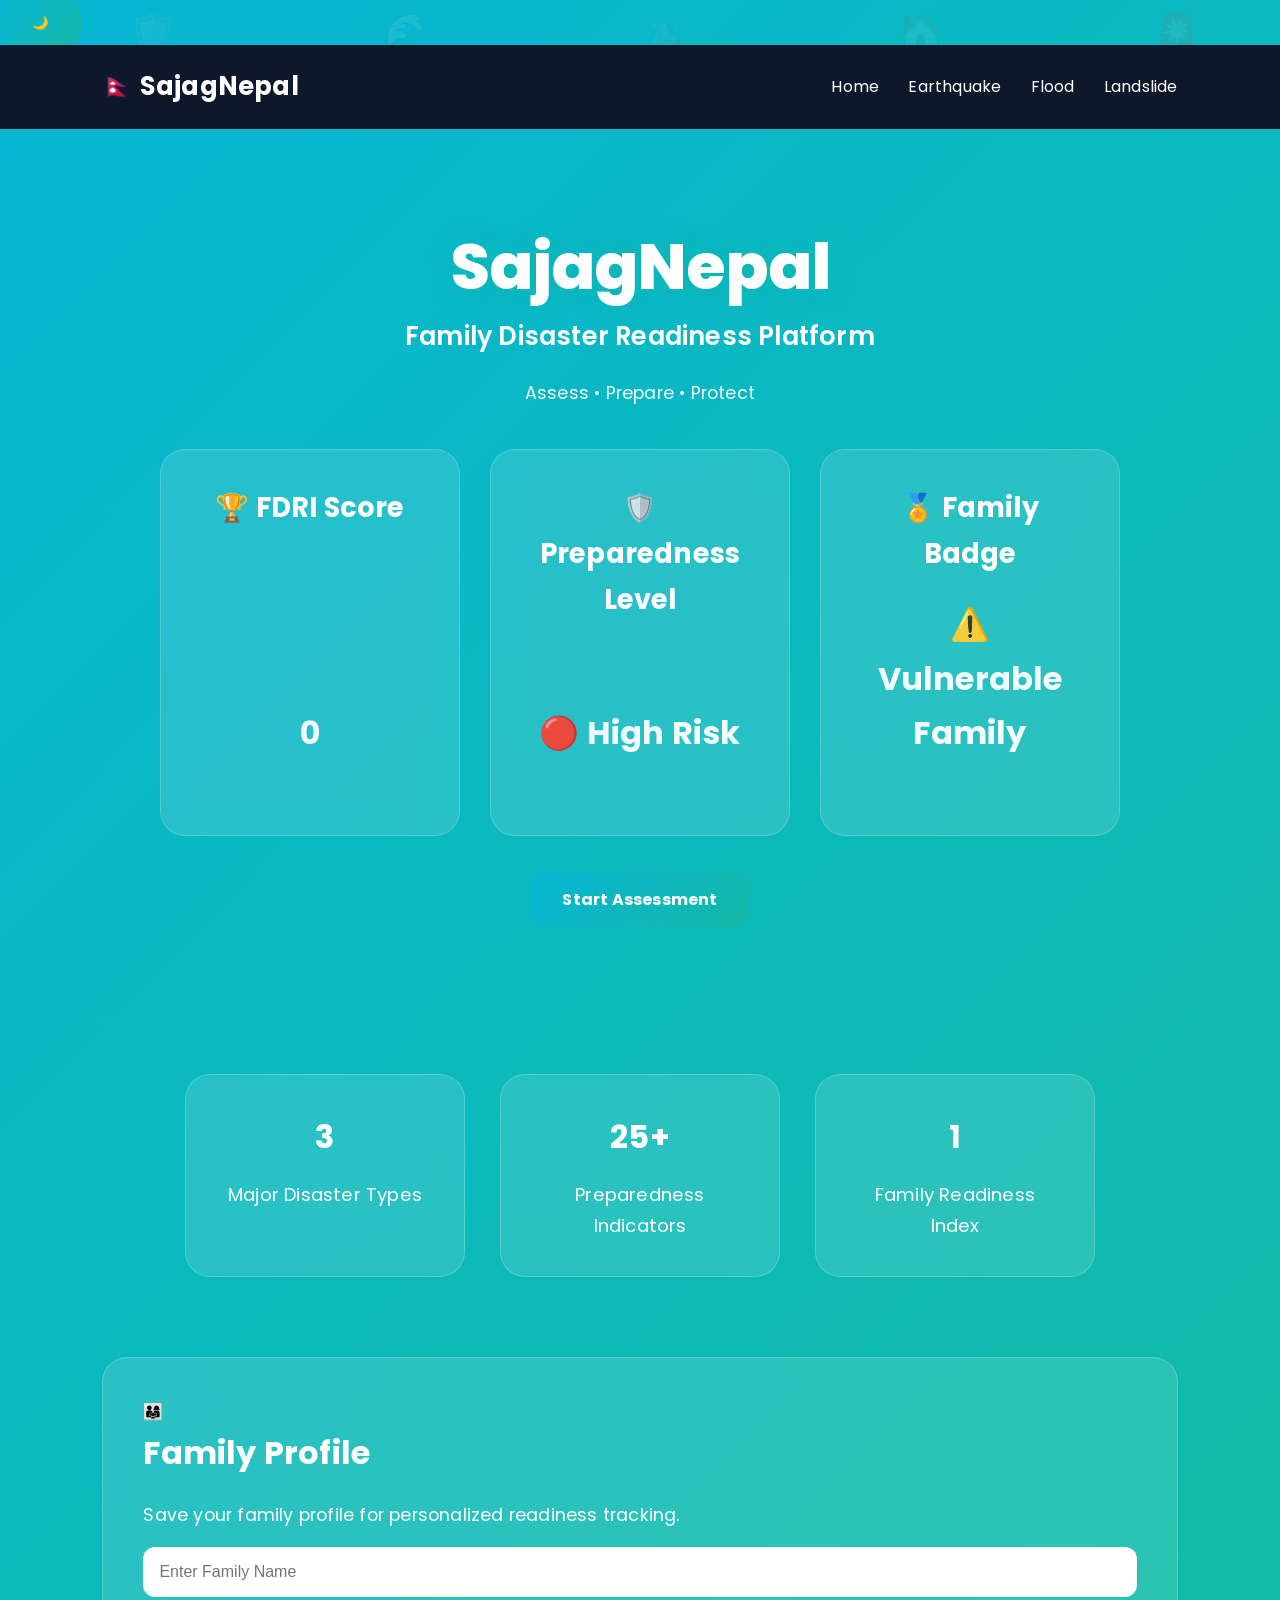
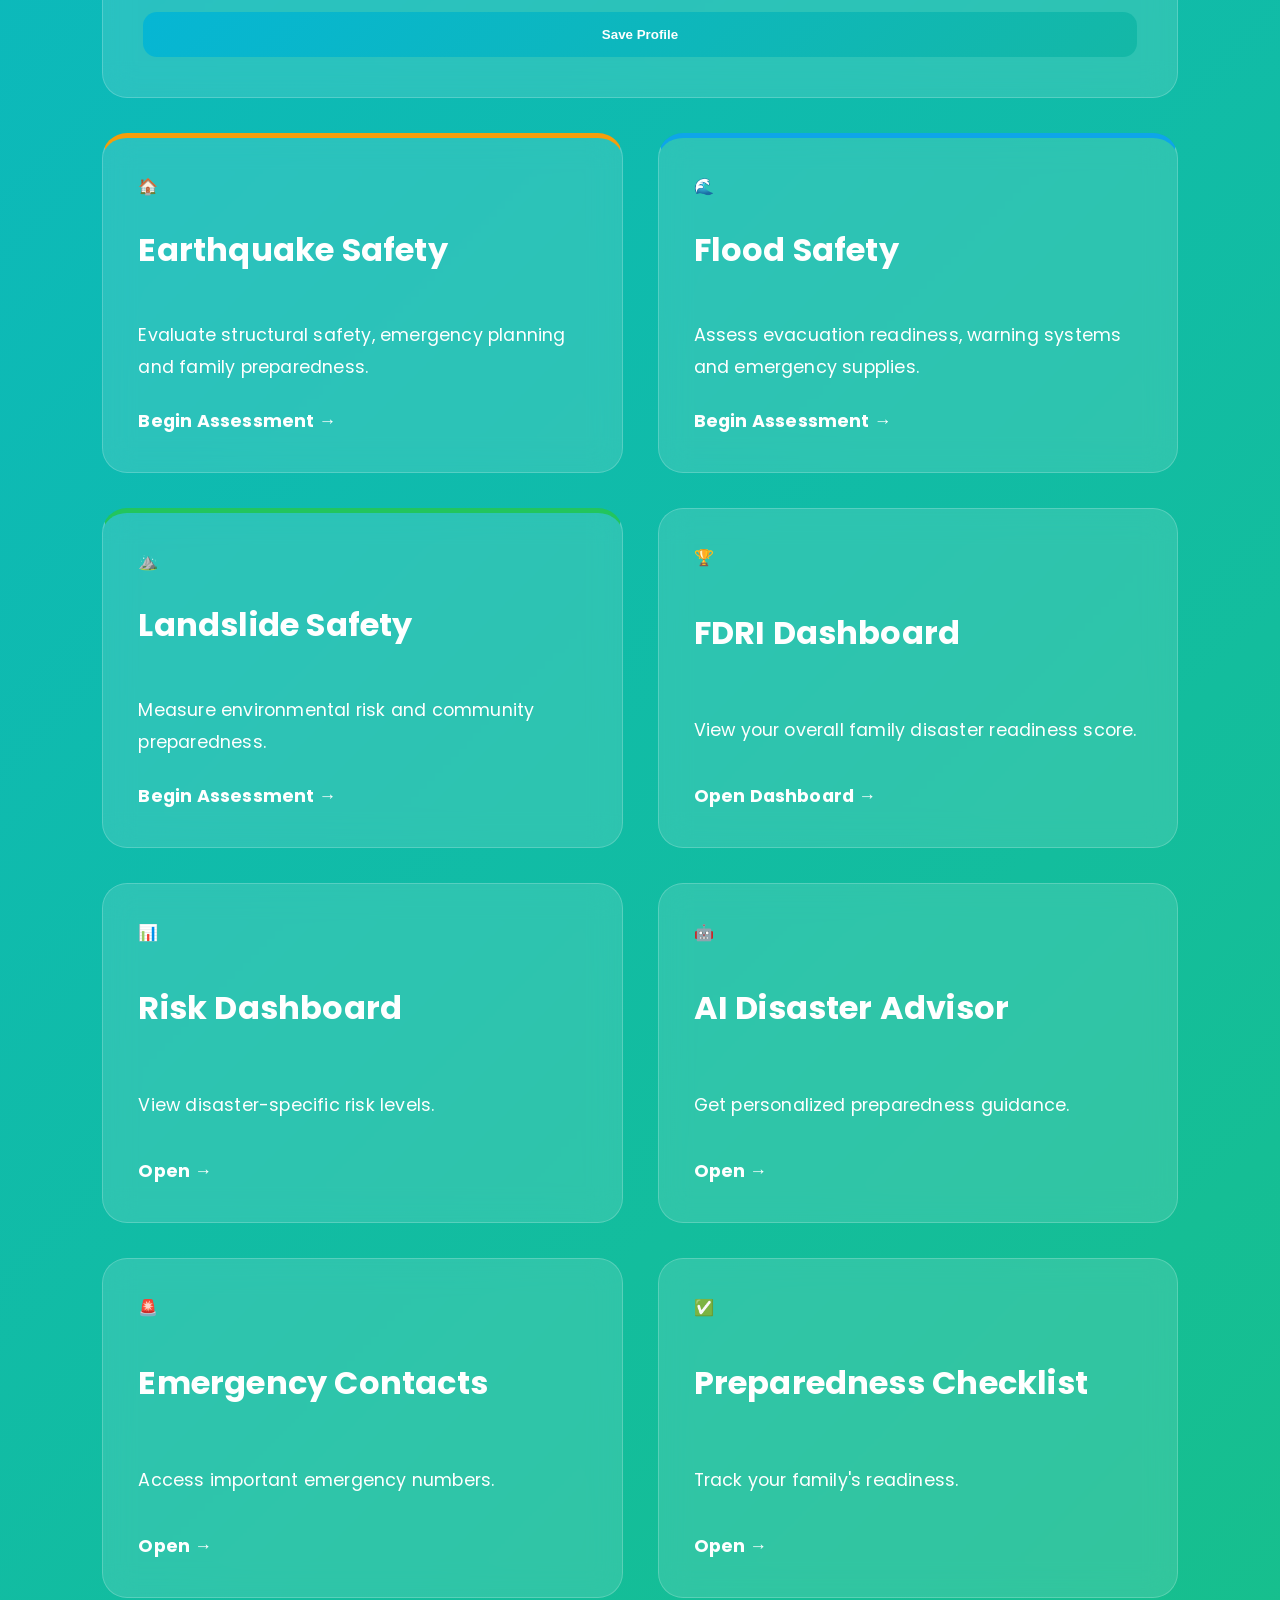
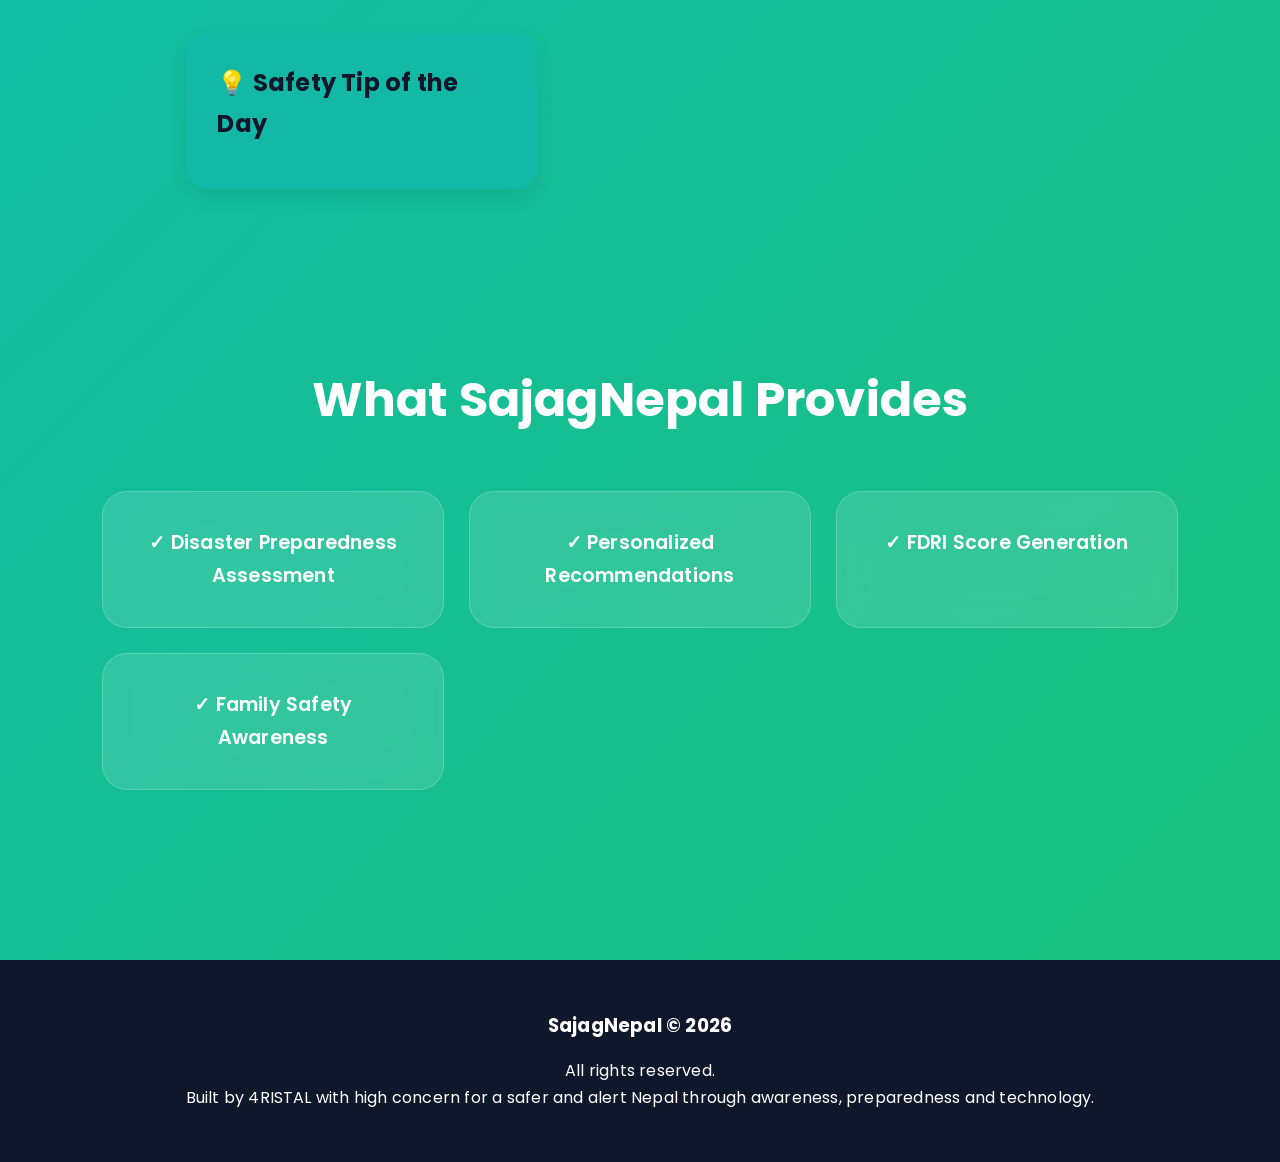
==== commit 66e9da09: "Fix merge conflict duplicate in index.html" ====
--- a/index.html
+++ b/index.html
@@ -1,4 +1,3 @@
-    <<<<<<< HEAD
 <!DOCTYPE html>
 <html lang="en">
 <head>
@@ -330,337 +329,5 @@
     </footer>
      <script src="script.js"></script>
 
-=======
-<!DOCTYPE html>
-<html lang="en">
-<head>
-    <meta charset="UTF-8">
-    <meta name="viewport" content="width=device-width, initial-scale=1.0">
-
-    <title>SajagNepal | Family Disaster Readiness Platform</title>
-
-    <link rel="stylesheet" href="style.css">
-
-    <link rel="preconnect" href="https://fonts.googleapis.com">
-    <link rel="preconnect" href="https://fonts.gstatic.com" crossorigin>
-
-    <link href="https://fonts.googleapis.com/css2?family=Poppins:wght@300;400;500;600;700;800&display=swap" rel="stylesheet">
-</head>
-<body>
-
-              <div class="floating-icons">
-
-                      <span>🛡️</span>
-                      <span>🌊</span>
-                      <span>⛰️</span>
-                      <span>🏠</span>
-                      <span>🚨</span>
-
-                </div>
-
-    <!-- NAVBAR -->
-
-    <button id="themeToggle">
-               🌙
-                </button>
-                
-    <header class="navbar">
-
-        <div class="logo">
-            🇳🇵 SajagNepal
-        </div>
-
-        <nav>
-            <a href="index.html">Home</a>
-            <a href="earthquake.html">Earthquake</a>
-            <a href="flood.html">Flood</a>
-            <a href="landslide.html">Landslide</a>
-        </nav>
-
-    </header>
-
-
-    <!-- HERO -->
-<section class="hero">
-
-<div class="hero-content">
-
-<h1>SajagNepal</h1>
-
-<h2>
-Family Disaster Readiness Platform
-</h2>
-
-<h3 id="welcomeMessage"></h3>
-
-<p>
-Assess • Prepare • Protect
-</p>
-
-<h3 id="welcomeMessage"></h3>
-
-<div class="hero-dashboard">
-
-<div class="dashboard-box">
-
-<h3>🏆 FDRI Score</h3>
-
-<p id="homeFdriScore">0</p>
-
-</div>
-
-<div class="dashboard-box">
-
-<h3>🛡️ Preparedness Level</h3>
-
-<p id="homeFdriCategory">Loading...</p>
-
-</div>
-
-<div class="dashboard-box">
-
-<h3>🏅 Family Badge</h3>
-
-<p id="familyBadge">Loading...</p>
-
-</div>
-
-</div>
-
-<a href="#assessmentSection" class="hero-btn">
-Start Assessment
-</a>
-
-</div>
-
-</section>
-
-
-    <!-- STATS -->
-
-    <section class="stats">
-
-        <div class="stat-card">
-            <h2>3</h2>
-            <p>Major Disaster Types</p>
-        </div>
-
-        <div class="stat-card">
-            <h2>25+</h2>
-            <p>Preparedness Indicators</p>
-        </div>
-
-        <div class="stat-card">
-            <h2>1</h2>
-            <p>Family Readiness Index</p>
-        </div>
-
-    </section>
-
-
-    <!-- DISASTER CARDS -->
-
-    <section class="cards" id="assessmentSection">
-
-
-
-        <div class="card earthquake-card">
-
-            <div class="emoji">🏠</div>
-
-            <h2>Earthquake Safety</h2>
-
-            <p>
-                Evaluate structural safety, emergency planning
-                and family preparedness.
-            </p>
-
-            <a href="earthquake.html">
-                Begin Assessment →
-            </a>
-
-        </div>
-
-
-        <div class="card flood-card">
-
-            <div class="emoji">🌊</div>
-
-            <h2>Flood Safety</h2>
-
-            <p>
-                Assess evacuation readiness, warning systems
-                and emergency supplies.
-            </p>
-
-            <a href="flood.html">
-                Begin Assessment →
-            </a>
-
-        </div>
-
-
-        <div class="card landslide-card">
-
-            <div class="emoji">⛰️</div>
-
-            <h2>Landslide Safety</h2>
-
-            <p>
-                Measure environmental risk and community
-                preparedness.
-            </p>
-
-            <a href="landslide.html">
-                Begin Assessment →
-            </a>
-
-        </div>
-
-            <div class="card">
-
-         <div class="emoji">🏆</div>
-
-         <h2>FDRI Dashboard</h2>
-
-         <p>View your overall family disaster readiness score.</p>
-
-         <a href="fdri.html">Open Dashboard →</a>
-
-        </div>
-
-        <div class="card">
-
-              <div class="emoji">📊</div>
-
-                   <h2>Risk Dashboard</h2>
-
-              <p>
-                    View disaster-specific risk levels.
-              </p>
-
-                    <a href="risk.html">
-                                Open →
-                    </a>
-
-                </div>
-             
-
-
-        <div class="card">
-
-       <div class="emoji">🤖</div>
-
-       <h2>AI Disaster Advisor</h2>
-       <p>Get personalized preparedness guidance.</p>
-
-       <a href="advisor.html">Open →</a>
-
-       </div>
-
-
-       <div class="card">
-
-       <div class="emoji">🚨</div>
-
-        <h2>Emergency Contacts</h2>
-        <p>Access important emergency numbers.</p>
-
-        <a href="emergency.html">Open →</a>
-
-        </div>
-
-        <div class="card">
-
-        <div class="emoji">✅</div>
-
-        <h2>Preparedness Checklist</h2>
-        <p>Track your family's readiness.</p>
-
-        <a href="checklist.html">Open →</a>
-
-        </div>
-
-        <div class="card profile-card">
-
-    <div class="emoji">👨‍👩‍👧</div>
-
-    <h2>Family Profile</h2>
-
-    <p>
-        Save your family profile for personalized readiness tracking.
-    </p>
-
-    <input
-    type="text"
-    id="familyNameInput"
-    placeholder="Enter Family Name">
-
-    <button onclick="saveFamilyName()">
-        Save Profile
-    </button>
-
-</div>
-
-        <div class="tip-card"> 
-
-        <h2>💡 Safety Tip of the Day</h2>
-
-        <p id="tip"></p>
-
-        </div>
-    </section>     
-
-      
-                
-
-
-    <!-- FEATURES -->
-
-    <section class="features">
-
-        <h2>What SajagNepal Provides</h2>
-
-        <div class="feature-grid">
-
-            <div class="feature-box">
-                ✓ Disaster Preparedness Assessment
-            </div>
-
-            <div class="feature-box">
-                ✓ Personalized Recommendations
-            </div>
-
-            <div class="feature-box">
-                ✓ FDRI Score Generation
-            </div>
-
-            <div class="feature-box">
-                ✓ Family Safety Awareness
-            </div>
-
-        </div>
-
-    </section>
-
-
-    <!-- FOOTER -->
-
-    <footer>
-
-        <h3> SajagNepal © 2026</h3>
-
-        <p> 
-            All rights reserved.
-        </p>
-
-        <p>
-            Built by 4RISTAL with high concern for a safer and alert Nepal through awareness,
-            preparedness and technology.
-        </p>
-
-    </footer>
-     <script src="script.js"></script>
-
->>>>>>> c9409f0 (Initial SajagNepal Release)
-</body>+</body>
+</html>
